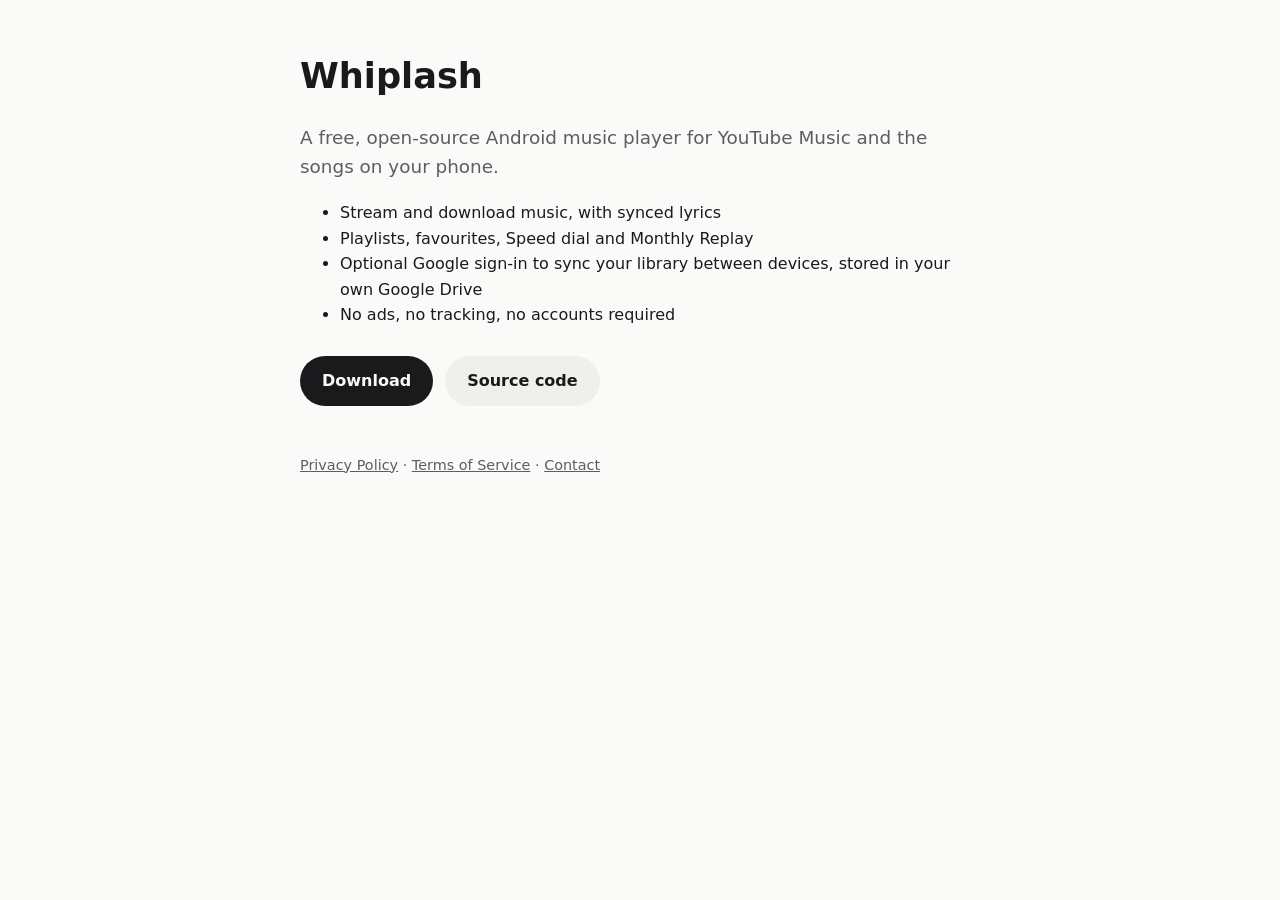
==== docs/index.html @ 2f2347d3 "Add optional Google Drive sync, account profile and policy pages - Settings > Account & sync: option" ====
<!doctype html>
<html lang="en">
<head>
<meta charset="utf-8">
<meta name="viewport" content="width=device-width, initial-scale=1">
<title>Whiplash · Android music player</title>
<meta name="description" content="Whiplash is a free, open-source Android music player for YouTube Music and your own songs.">
<link rel="stylesheet" href="style.css">
</head>
<body>
<main>
<h1>Whiplash</h1>
<p class="lead">A free, open-source Android music player for YouTube Music and the songs on your phone.</p>
<ul>
  <li>Stream and download music, with synced lyrics</li>
  <li>Playlists, favourites, Speed dial and Monthly Replay</li>
  <li>Optional Google sign-in to sync your library between devices, stored in your own Google Drive</li>
  <li>No ads, no tracking, no accounts required</li>
</ul>
<p class="actions">
  <a class="button" href="https://github.com/shahidthisside/Whiplash/releases/latest">Download</a>
  <a class="button ghost" href="https://github.com/shahidthisside/Whiplash">Source code</a>
</p>
<footer>
  <a href="privacy.html">Privacy Policy</a> · <a href="terms.html">Terms of Service</a> · <a href="mailto:heyshahidansari@gmail.com">Contact</a>
</footer>
</main>
</body>
</html>
---- docs/style.css ----
:root { color-scheme: dark light; --bg: #0b0b0c; --fg: #ecebe6; --muted: #a3a29c; --accent: #7cc4ff; --card: #17171a; }
@media (prefers-color-scheme: light) { :root { --bg: #fafaf8; --fg: #1a1a1c; --muted: #5d5d62; --accent: #0b64b3; --card: #efefec; } }
* { box-sizing: border-box; }
body { margin: 0; background: var(--bg); color: var(--fg); font: 16px/1.6 system-ui, -apple-system, "Segoe UI", Roboto, sans-serif; }
main { max-width: 720px; margin: 0 auto; padding: 48px 20px 64px; }
h1 { font-size: 2.2rem; margin: 0 0 8px; }
h2 { font-size: 1.2rem; margin: 32px 0 8px; }
a { color: var(--accent); }
code { background: var(--card); padding: 1px 6px; border-radius: 6px; font-size: 0.9em; }
.muted, .back { color: var(--muted); }
.back a { color: var(--muted); text-decoration: none; }
.lead { font-size: 1.15rem; color: var(--muted); }
.actions { margin: 28px 0; display: flex; gap: 12px; flex-wrap: wrap; }
.button { display: inline-block; padding: 12px 22px; border-radius: 999px; background: var(--fg); color: var(--bg); text-decoration: none; font-weight: 600; }
.button.ghost { background: var(--card); color: var(--fg); }
footer { margin-top: 48px; color: var(--muted); font-size: 0.9rem; }
footer a { color: var(--muted); }
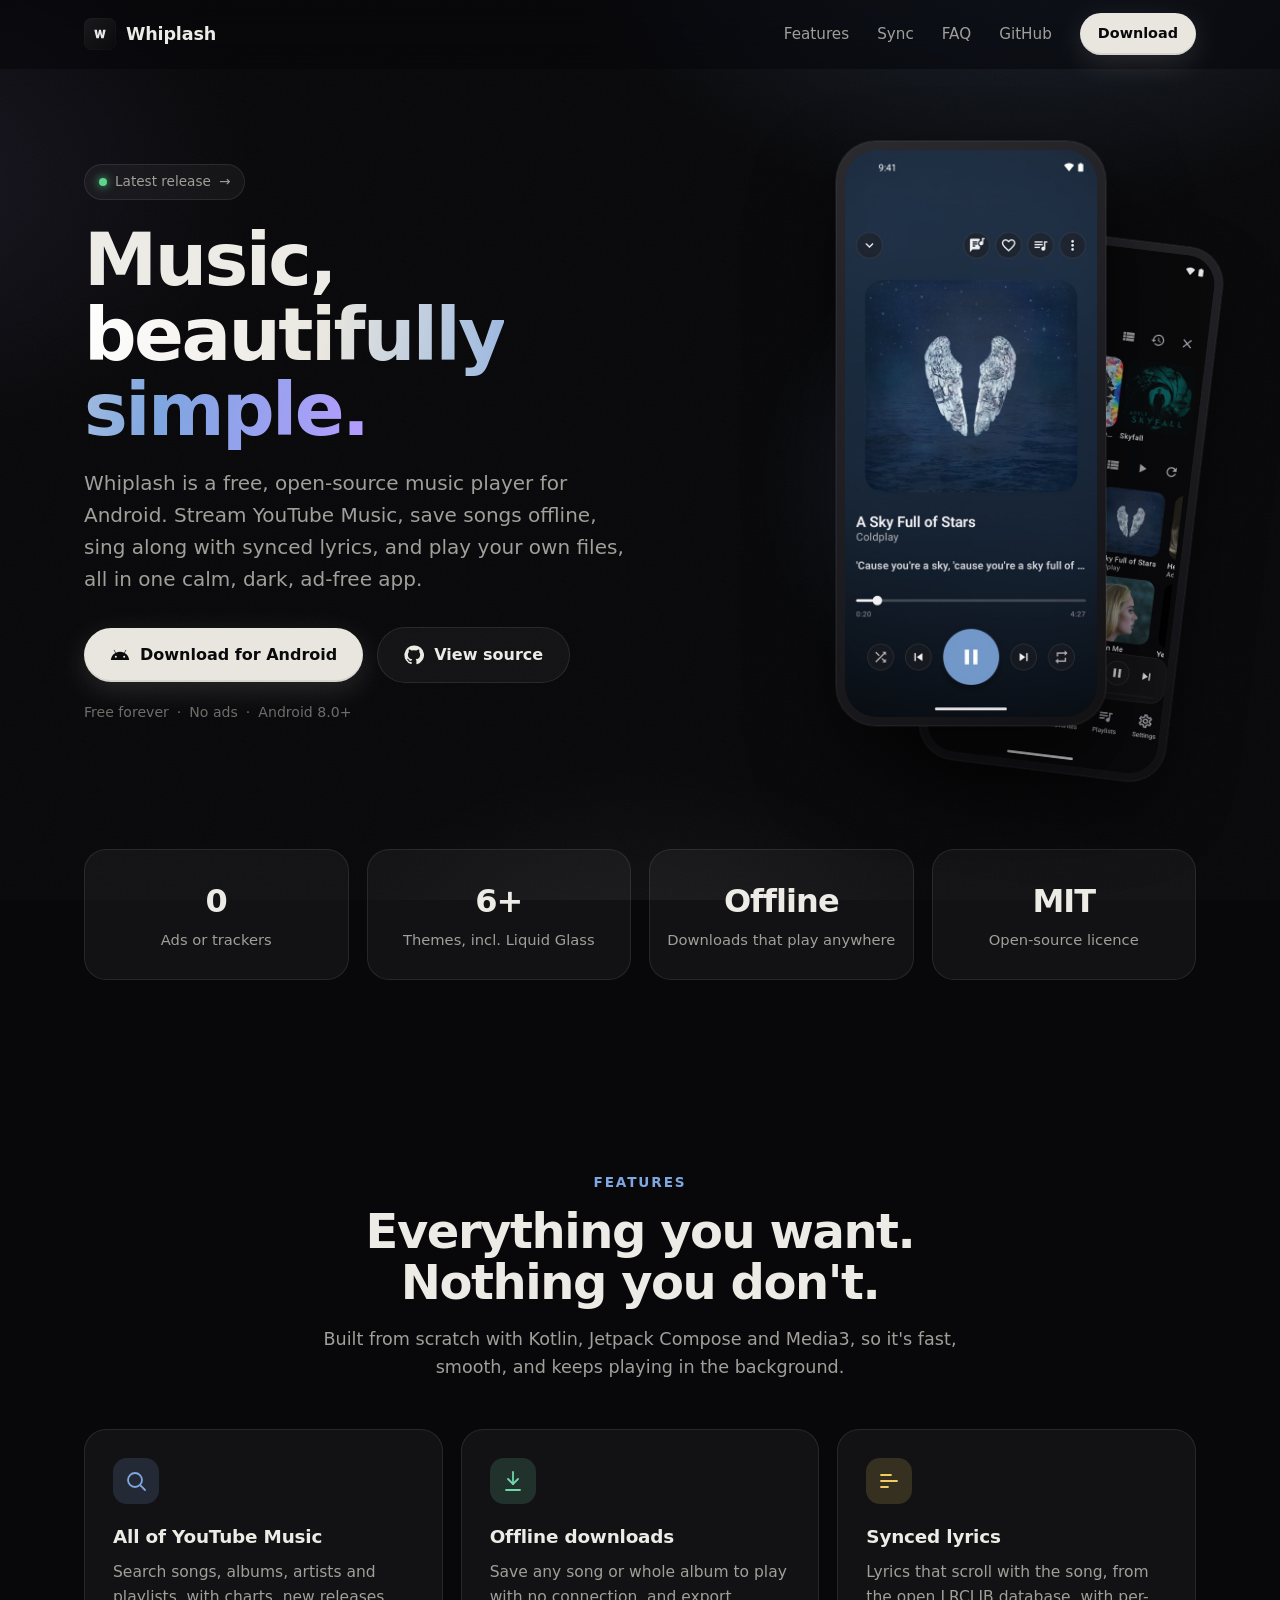
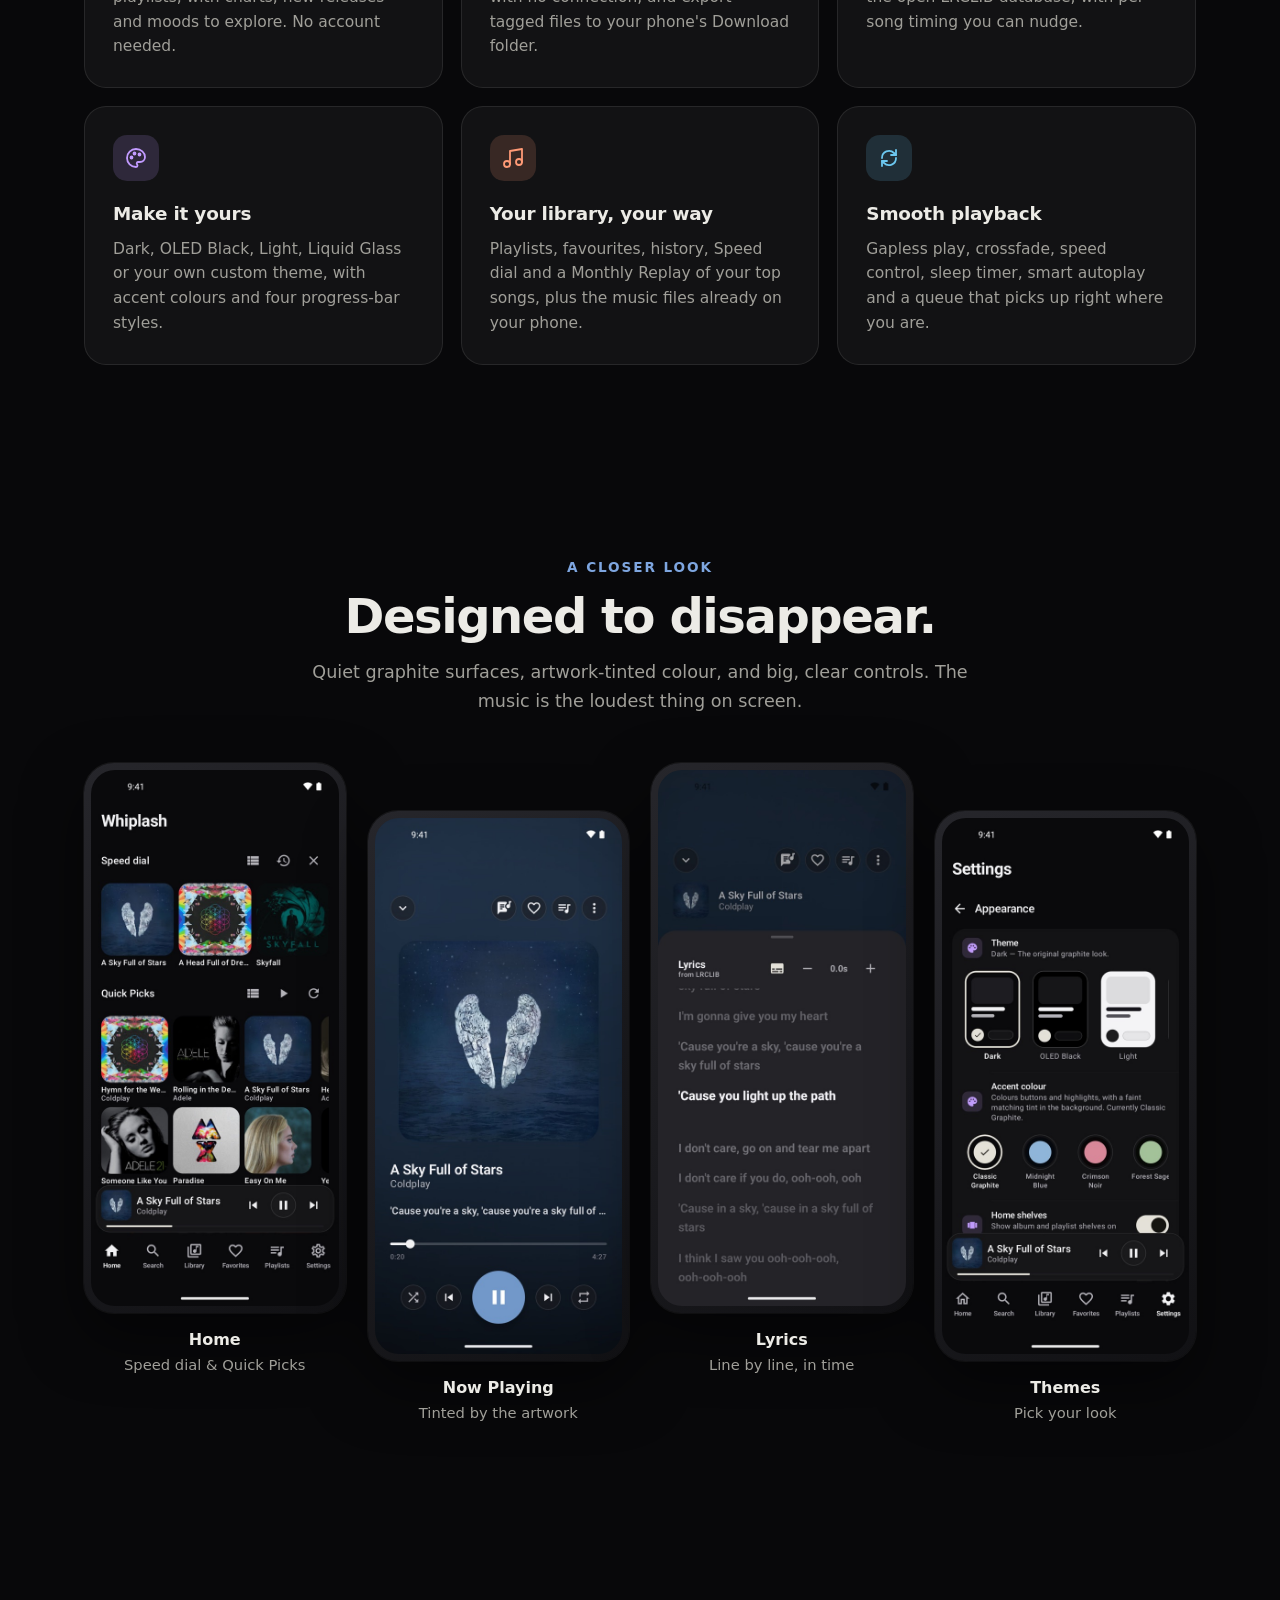
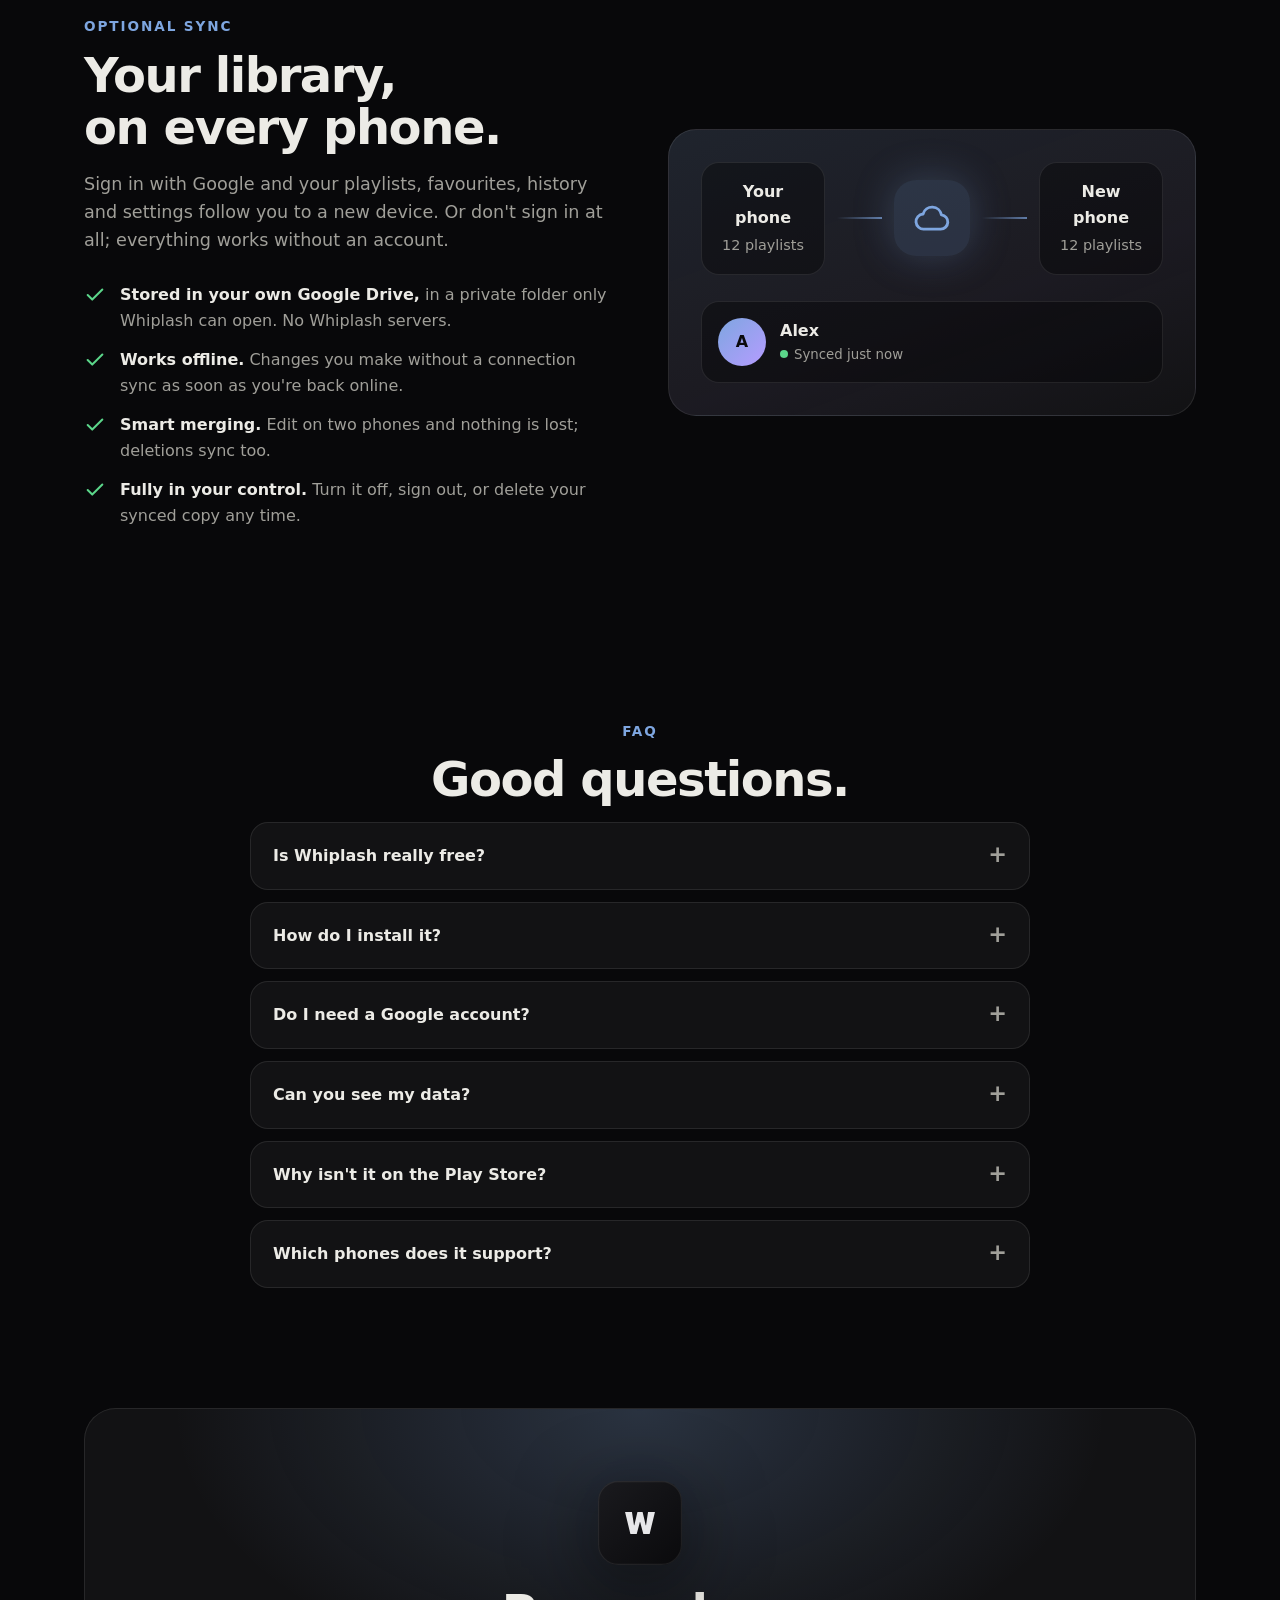
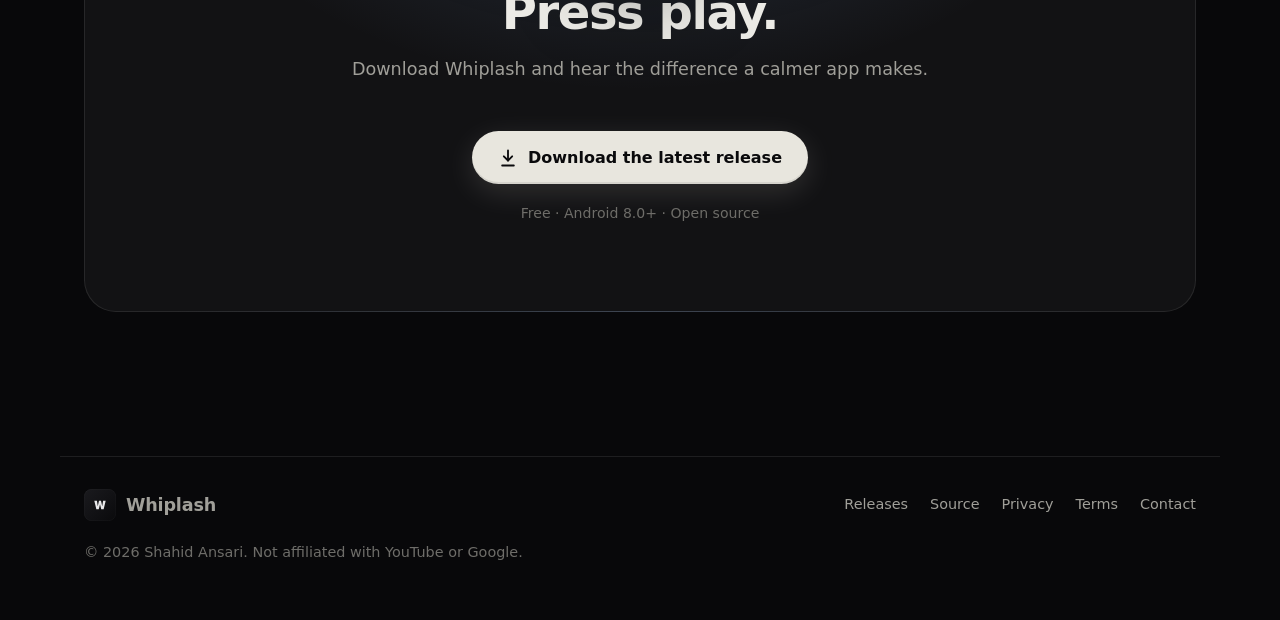
==== commit a0397f41: "Redesign website: dark landing page with screenshots, download and FAQ - New hero with app logo, liv" ====
--- a/docs/index.html
+++ b/docs/index.html
@@ -3,27 +3,215 @@
 <head>
 <meta charset="utf-8">
 <meta name="viewport" content="width=device-width, initial-scale=1">
-<title>Whiplash · Android music player</title>
-<meta name="description" content="Whiplash is a free, open-source Android music player for YouTube Music and your own songs.">
+<title>Whiplash · Free, open-source music player for Android</title>
+<meta name="description" content="Whiplash is a free, open-source Android music player for YouTube Music and your own songs. Offline downloads, synced lyrics, beautiful themes, and optional sync through your own Google Drive. No ads, no tracking.">
+<meta name="theme-color" content="#08080a">
+<link rel="icon" href="assets/logo.svg" type="image/svg+xml">
+<meta property="og:title" content="Whiplash · Music, beautifully simple">
+<meta property="og:description" content="Free, open-source music player for Android. No ads, no tracking.">
+<meta property="og:image" content="https://shahidthisside.github.io/Whiplash/assets/player.jpg">
+<meta property="og:type" content="website">
 <link rel="stylesheet" href="style.css">
+<script>if (!/[?&]static/.test(location.search)) document.documentElement.classList.add("js")</script>
 </head>
 <body>
-<main>
-<h1>Whiplash</h1>
-<p class="lead">A free, open-source Android music player for YouTube Music and the songs on your phone.</p>
-<ul>
-  <li>Stream and download music, with synced lyrics</li>
-  <li>Playlists, favourites, Speed dial and Monthly Replay</li>
-  <li>Optional Google sign-in to sync your library between devices, stored in your own Google Drive</li>
-  <li>No ads, no tracking, no accounts required</li>
-</ul>
-<p class="actions">
-  <a class="button" href="https://github.com/shahidthisside/Whiplash/releases/latest">Download</a>
-  <a class="button ghost" href="https://github.com/shahidthisside/Whiplash">Source code</a>
-</p>
+<a class="skip" href="#main">Skip to content</a>
+<div class="aurora" aria-hidden="true"></div>
+<div class="grain" aria-hidden="true"></div>
+
+<header class="nav" id="nav">
+  <div class="wrap">
+    <a class="brand" href="./"><img src="assets/logo.svg" alt="" width="32" height="32">Whiplash</a>
+    <nav class="nav-links" aria-label="Main">
+      <a href="#features">Features</a>
+      <a href="#sync">Sync</a>
+      <a href="#faq">FAQ</a>
+      <a href="https://github.com/shahidthisside/Whiplash">GitHub</a>
+      <a class="btn small" href="https://github.com/shahidthisside/Whiplash/releases/latest">Download</a>
+    </nav>
+  </div>
+</header>
+
+<main id="main">
+  <!-- Hero -->
+  <section class="hero">
+    <div class="wrap">
+      <div>
+        <a class="pill" href="https://github.com/shahidthisside/Whiplash/releases/latest"><span class="dot"></span><span data-release>Latest release</span> →</a>
+        <h1>Music,<br><span class="gradient-text">beautifully simple.</span></h1>
+        <p class="lead">Whiplash is a free, open-source music player for Android. Stream YouTube Music, save songs offline, sing along with synced lyrics, and play your own files, all in one calm, dark, ad-free app.</p>
+        <div class="cta">
+          <a class="btn" href="https://github.com/shahidthisside/Whiplash/releases/latest">
+            <svg viewBox="0 0 24 24" fill="currentColor" aria-hidden="true"><path d="M17.6 9.48l1.84-3.18a.38.38 0 00-.66-.38l-1.87 3.23a11.43 11.43 0 00-9.82 0L5.22 5.92a.38.38 0 00-.66.38L6.4 9.48A10.78 10.78 0 001 18h22a10.78 10.78 0 00-5.4-8.52zM7 15.25A1.25 1.25 0 118.25 14 1.25 1.25 0 017 15.25zm10 0A1.25 1.25 0 1118.25 14 1.25 1.25 0 0117 15.25z"/></svg>
+            Download for Android
+          </a>
+          <a class="btn ghost" href="https://github.com/shahidthisside/Whiplash">
+            <svg viewBox="0 0 24 24" fill="currentColor" aria-hidden="true"><path d="M12 .5a11.5 11.5 0 00-3.64 22.41c.58.1.79-.25.79-.56v-2c-3.2.7-3.88-1.37-3.88-1.37a3.05 3.05 0 00-1.28-1.69c-1.04-.71.08-.7.08-.7a2.42 2.42 0 011.77 1.19 2.45 2.45 0 003.35.96 2.46 2.46 0 01.73-1.54c-2.55-.29-5.24-1.28-5.24-5.68a4.45 4.45 0 011.18-3.08 4.13 4.13 0 01.11-3.04s.97-.31 3.17 1.18a10.9 10.9 0 015.77 0c2.2-1.49 3.16-1.18 3.16-1.18a4.13 4.13 0 01.12 3.04 4.44 4.44 0 011.18 3.08c0 4.41-2.7 5.38-5.26 5.67a2.75 2.75 0 01.78 2.13v3.16c0 .31.21.67.8.56A11.5 11.5 0 0012 .5z"/></svg>
+            View source
+          </a>
+        </div>
+        <p class="meta"><span>Free forever</span><span>No ads</span><span>Android 8.0+</span></p>
+      </div>
+      <div class="phones" aria-hidden="true">
+        <div class="glow"></div>
+        <div class="phone back"><img src="assets/home.jpg" alt="" width="540" height="1170"></div>
+        <div class="phone front"><img src="assets/player.jpg" alt="" width="540" height="1170"></div>
+      </div>
+    </div>
+  </section>
+
+  <!-- About / stats -->
+  <section id="about" style="padding-top:40px">
+    <div class="wrap">
+      <div class="stats reveal">
+        <div class="stat"><b>0</b><span>Ads or trackers</span></div>
+        <div class="stat"><b>6+</b><span>Themes, incl. Liquid Glass</span></div>
+        <div class="stat"><b>Offline</b><span>Downloads that play anywhere</span></div>
+        <div class="stat"><b>MIT</b><span>Open-source licence</span></div>
+      </div>
+    </div>
+  </section>
+
+  <!-- Features -->
+  <section id="features">
+    <div class="wrap">
+      <div class="center reveal">
+        <p class="eyebrow">Features</p>
+        <h2>Everything you want.<br>Nothing you don't.</h2>
+        <p class="section-lead">Built from scratch with Kotlin, Jetpack Compose and Media3, so it's fast, smooth, and keeps playing in the background.</p>
+      </div>
+      <div class="grid">
+        <article class="card reveal" style="--tint:#7ea6e0">
+          <div class="icon"><svg viewBox="0 0 24 24" fill="none" stroke="currentColor" stroke-width="1.8" stroke-linecap="round" stroke-linejoin="round" aria-hidden="true"><circle cx="11" cy="11" r="7"/><path d="M21 21l-4.3-4.3"/></svg></div>
+          <h3>All of YouTube Music</h3>
+          <p>Search songs, albums, artists and playlists, with charts, new releases and moods to explore. No account needed.</p>
+        </article>
+        <article class="card reveal" style="--tint:#6fd6a8">
+          <div class="icon"><svg viewBox="0 0 24 24" fill="none" stroke="currentColor" stroke-width="1.8" stroke-linecap="round" stroke-linejoin="round" aria-hidden="true"><path d="M12 3v12"/><path d="M7 10l5 5 5-5"/><path d="M5 21h14"/></svg></div>
+          <h3>Offline downloads</h3>
+          <p>Save any song or whole album to play with no connection, and export tagged files to your phone's Download folder.</p>
+        </article>
+        <article class="card reveal" style="--tint:#f2cc60">
+          <div class="icon"><svg viewBox="0 0 24 24" fill="none" stroke="currentColor" stroke-width="1.8" stroke-linecap="round" stroke-linejoin="round" aria-hidden="true"><path d="M4 6h10M4 12h16M4 18h7"/></svg></div>
+          <h3>Synced lyrics</h3>
+          <p>Lyrics that scroll with the song, from the open LRCLIB database, with per-song timing you can nudge.</p>
+        </article>
+        <article class="card reveal" style="--tint:#c29bff">
+          <div class="icon"><svg viewBox="0 0 24 24" fill="none" stroke="currentColor" stroke-width="1.8" stroke-linecap="round" stroke-linejoin="round" aria-hidden="true"><path d="M12 3a9 9 0 100 18c.8 0 1.5-.7 1.5-1.5 0-.4-.2-.7-.4-1a1.5 1.5 0 011.1-2.5H16a5 5 0 005-5c0-4.4-4-8-9-8z"/><circle cx="7.5" cy="11.5" r="1"/><circle cx="10.5" cy="7.5" r="1"/><circle cx="15.5" cy="8.5" r="1"/></svg></div>
+          <h3>Make it yours</h3>
+          <p>Dark, OLED Black, Light, Liquid Glass or your own custom theme, with accent colours and four progress-bar styles.</p>
+        </article>
+        <article class="card reveal" style="--tint:#ff9a76">
+          <div class="icon"><svg viewBox="0 0 24 24" fill="none" stroke="currentColor" stroke-width="1.8" stroke-linecap="round" stroke-linejoin="round" aria-hidden="true"><path d="M9 18V5l12-2v13"/><circle cx="6" cy="18" r="3"/><circle cx="18" cy="16" r="3"/></svg></div>
+          <h3>Your library, your way</h3>
+          <p>Playlists, favourites, history, Speed dial and a Monthly Replay of your top songs, plus the music files already on your phone.</p>
+        </article>
+        <article class="card reveal" style="--tint:#6cc8f0">
+          <div class="icon"><svg viewBox="0 0 24 24" fill="none" stroke="currentColor" stroke-width="1.8" stroke-linecap="round" stroke-linejoin="round" aria-hidden="true"><path d="M5 12a7 7 0 0112-5l2 2"/><path d="M19 4v5h-5"/><path d="M19 12a7 7 0 01-12 5l-2-2"/><path d="M5 20v-5h5"/></svg></div>
+          <h3>Smooth playback</h3>
+          <p>Gapless play, crossfade, speed control, sleep timer, smart autoplay and a queue that picks up right where you are.</p>
+        </article>
+      </div>
+    </div>
+  </section>
+
+  <!-- Showcase -->
+  <section id="screens">
+    <div class="wrap">
+      <div class="center reveal">
+        <p class="eyebrow">A closer look</p>
+        <h2>Designed to disappear.</h2>
+        <p class="section-lead">Quiet graphite surfaces, artwork-tinted colour, and big, clear controls. The music is the loudest thing on screen.</p>
+      </div>
+      <div class="showcase">
+        <figure class="shot reveal"><div class="frame"><img src="assets/home.jpg" alt="Whiplash Home screen with Speed dial and Quick Picks" loading="lazy" width="540" height="1170"></div><figcaption><strong>Home</strong>Speed dial & Quick Picks</figcaption></figure>
+        <figure class="shot reveal"><div class="frame"><img src="assets/player.jpg" alt="Full-screen player showing A Sky Full of Stars by Coldplay" loading="lazy" width="540" height="1170"></div><figcaption><strong>Now Playing</strong>Tinted by the artwork</figcaption></figure>
+        <figure class="shot reveal"><div class="frame"><img src="assets/lyrics.jpg" alt="Synced lyrics sheet highlighting the current line" loading="lazy" width="540" height="1170"></div><figcaption><strong>Lyrics</strong>Line by line, in time</figcaption></figure>
+        <figure class="shot reveal"><div class="frame"><img src="assets/appearance.jpg" alt="Appearance settings with theme and accent colour pickers" loading="lazy" width="540" height="1170"></div><figcaption><strong>Themes</strong>Pick your look</figcaption></figure>
+      </div>
+    </div>
+  </section>
+
+  <!-- Sync -->
+  <section id="sync">
+    <div class="wrap split">
+      <div class="reveal">
+        <p class="eyebrow">Optional sync</p>
+        <h2>Your library,<br>on every phone.</h2>
+        <p class="section-lead" style="margin-bottom:0">Sign in with Google and your playlists, favourites, history and settings follow you to a new device. Or don't sign in at all; everything works without an account.</p>
+        <ul class="checks">
+          <li><svg viewBox="0 0 24 24" fill="none" stroke="currentColor" stroke-width="2.2" stroke-linecap="round" stroke-linejoin="round" aria-hidden="true"><path d="M20 6L9 17l-5-5"/></svg><span><strong>Stored in your own Google Drive,</strong> in a private folder only Whiplash can open. No Whiplash servers.</span></li>
+          <li><svg viewBox="0 0 24 24" fill="none" stroke="currentColor" stroke-width="2.2" stroke-linecap="round" stroke-linejoin="round" aria-hidden="true"><path d="M20 6L9 17l-5-5"/></svg><span><strong>Works offline.</strong> Changes you make without a connection sync as soon as you're back online.</span></li>
+          <li><svg viewBox="0 0 24 24" fill="none" stroke="currentColor" stroke-width="2.2" stroke-linecap="round" stroke-linejoin="round" aria-hidden="true"><path d="M20 6L9 17l-5-5"/></svg><span><strong>Smart merging.</strong> Edit on two phones and nothing is lost; deletions sync too.</span></li>
+          <li><svg viewBox="0 0 24 24" fill="none" stroke="currentColor" stroke-width="2.2" stroke-linecap="round" stroke-linejoin="round" aria-hidden="true"><path d="M20 6L9 17l-5-5"/></svg><span><strong>Fully in your control.</strong> Turn it off, sign out, or delete your synced copy any time.</span></li>
+        </ul>
+      </div>
+      <div class="sync-visual reveal" aria-hidden="true">
+        <div class="device-row">
+          <div class="mini-device"><b>Your phone</b>12 playlists</div>
+          <div class="line"></div>
+          <div class="cloud"><svg viewBox="0 0 24 24" fill="none" stroke="currentColor" stroke-width="1.8" stroke-linecap="round" stroke-linejoin="round"><path d="M17.5 19a4.5 4.5 0 00.5-8.97A6 6 0 006.34 9.5 4.75 4.75 0 007 19h10.5z"/></svg></div>
+          <div class="line"></div>
+          <div class="mini-device"><b>New phone</b>12 playlists</div>
+        </div>
+        <div class="profile-card">
+          <div class="avatar">A</div>
+          <div><b>Alex</b><br><small>Synced just now</small></div>
+        </div>
+      </div>
+    </div>
+  </section>
+
+  <!-- FAQ -->
+  <section id="faq">
+    <div class="wrap">
+      <div class="center reveal">
+        <p class="eyebrow">FAQ</p>
+        <h2>Good questions.</h2>
+      </div>
+      <div class="faq reveal">
+        <details><summary>Is Whiplash really free?</summary><p>Yes. No subscription, no ads, no in-app purchases. It's open-source under the MIT licence, so you can read every line of code.</p></details>
+        <details><summary>How do I install it?</summary><p>Tap <strong>Download for Android</strong>, open the latest release on GitHub, and download <code>Whiplash.apk</code>. Open the file on your phone and allow installing from your browser when Android asks. Updates install the same way, over the top, keeping your library.</p></details>
+        <details><summary>Do I need a Google account?</summary><p>No. Everything works without signing in. Google sign-in is only for the optional sync between devices, and you can switch the whole feature off in Settings.</p></details>
+        <details><summary>Can you see my data?</summary><p>No. Without sign-in, everything stays on your phone. With sync on, your library is saved in your own Google Drive, in a folder only the app can open. It never touches a server run by the developer. See the <a href="privacy.html" style="color:var(--blue)">Privacy Policy</a>.</p></details>
+        <details><summary>Why isn't it on the Play Store?</summary><p>Whiplash plays YouTube Music through the open-source NewPipeExtractor library, which Google Play doesn't allow. It's distributed on GitHub instead, like NewPipe and other open-source players.</p></details>
+        <details><summary>Which phones does it support?</summary><p>Any phone running Android 8.0 or newer. Sync needs Google Play services; everything else works without them.</p></details>
+      </div>
+    </div>
+  </section>
+
+  <!-- Final CTA -->
+  <section style="padding-top:24px">
+    <div class="wrap">
+      <div class="final reveal">
+        <img src="assets/logo.svg" alt="" width="84" height="84">
+        <h2>Press play.</h2>
+        <p class="section-lead">Download Whiplash and hear the difference a calmer app makes.</p>
+        <div class="cta">
+          <a class="btn" href="https://github.com/shahidthisside/Whiplash/releases/latest">
+            <svg viewBox="0 0 24 24" fill="none" stroke="currentColor" stroke-width="2.2" stroke-linecap="round" stroke-linejoin="round" aria-hidden="true"><path d="M12 3v12"/><path d="M7 10l5 5 5-5"/><path d="M5 21h14"/></svg>
+            Download the latest release
+          </a>
+        </div>
+        <p class="meta" data-release-meta>Free · Android 8.0+ · Open source</p>
+      </div>
+    </div>
+  </section>
+</main>
+
 <footer>
-  <a href="privacy.html">Privacy Policy</a> · <a href="terms.html">Terms of Service</a> · <a href="mailto:heyshahidansari@gmail.com">Contact</a>
+  <div class="wrap">
+    <a class="brand" href="./"><img src="assets/logo.svg" alt="" width="28" height="28">Whiplash</a>
+    <nav aria-label="Footer">
+      <a href="https://github.com/shahidthisside/Whiplash/releases">Releases</a>
+      <a href="https://github.com/shahidthisside/Whiplash">Source</a>
+      <a href="privacy.html">Privacy</a>
+      <a href="terms.html">Terms</a>
+      <a href="mailto:heyshahidansari@gmail.com">Contact</a>
+    </nav>
+    <p style="margin:0;width:100%">© 2026 Shahid Ansari. Not affiliated with YouTube or Google.</p>
+  </div>
 </footer>
-</main>
+<script src="site.js" defer></script>
 </body>
 </html>
--- a/docs/style.css
+++ b/docs/style.css
@@ -1,17 +1,277 @@
-:root { color-scheme: dark light; --bg: #0b0b0c; --fg: #ecebe6; --muted: #a3a29c; --accent: #7cc4ff; --card: #17171a; }
-@media (prefers-color-scheme: light) { :root { --bg: #fafaf8; --fg: #1a1a1c; --muted: #5d5d62; --accent: #0b64b3; --card: #efefec; } }
+/* Whiplash site — graphite + cream, matching the app. */
+:root {
+  --bg: #08080a;
+  --bg-2: #0f0f12;
+  --card: rgba(255, 255, 255, 0.045);
+  --card-strong: rgba(255, 255, 255, 0.07);
+  --border: rgba(255, 255, 255, 0.09);
+  --fg: #ecebe6;
+  --muted: #a09f99;
+  --faint: #6e6d69;
+  --cream: #e8e6de;
+  --blue: #7ea6e0;
+  --violet: #b59cff;
+  --radius: 22px;
+  --max: 1160px;
+  --font: "Inter", ui-sans-serif, system-ui, -apple-system, "Segoe UI", Roboto, sans-serif;
+}
+
 * { box-sizing: border-box; }
-body { margin: 0; background: var(--bg); color: var(--fg); font: 16px/1.6 system-ui, -apple-system, "Segoe UI", Roboto, sans-serif; }
-main { max-width: 720px; margin: 0 auto; padding: 48px 20px 64px; }
-h1 { font-size: 2.2rem; margin: 0 0 8px; }
-h2 { font-size: 1.2rem; margin: 32px 0 8px; }
-a { color: var(--accent); }
-code { background: var(--card); padding: 1px 6px; border-radius: 6px; font-size: 0.9em; }
-.muted, .back { color: var(--muted); }
-.back a { color: var(--muted); text-decoration: none; }
-.lead { font-size: 1.15rem; color: var(--muted); }
-.actions { margin: 28px 0; display: flex; gap: 12px; flex-wrap: wrap; }
-.button { display: inline-block; padding: 12px 22px; border-radius: 999px; background: var(--fg); color: var(--bg); text-decoration: none; font-weight: 600; }
-.button.ghost { background: var(--card); color: var(--fg); }
-footer { margin-top: 48px; color: var(--muted); font-size: 0.9rem; }
-footer a { color: var(--muted); }
+html { scroll-behavior: smooth; -webkit-text-size-adjust: 100%; }
+body {
+  margin: 0;
+  background: var(--bg);
+  color: var(--fg);
+  font: 16px/1.6 var(--font);
+  -webkit-font-smoothing: antialiased;
+  overflow-x: hidden;
+}
+img { max-width: 100%; height: auto; display: block; }
+a { color: inherit; }
+:focus-visible { outline: 2px solid var(--cream); outline-offset: 3px; border-radius: 8px; }
+
+.skip { position: absolute; left: -999px; top: 8px; background: var(--cream); color: #000; padding: 8px 14px; border-radius: 999px; z-index: 100; }
+.skip:focus { left: 12px; }
+
+.wrap { max-width: var(--max); margin: 0 auto; padding: 0 24px; }
+
+/* ---------- Background glow ---------- */
+.aurora {
+  position: fixed; inset: 0; z-index: -1; pointer-events: none;
+  background:
+    radial-gradient(60vmax 40vmax at 80% -10%, rgba(126, 166, 224, 0.18), transparent 60%),
+    radial-gradient(50vmax 35vmax at -10% 20%, rgba(181, 156, 255, 0.10), transparent 60%),
+    radial-gradient(40vmax 30vmax at 50% 110%, rgba(232, 230, 222, 0.06), transparent 60%),
+    var(--bg);
+}
+.grain {
+  position: fixed; inset: 0; z-index: -1; pointer-events: none; opacity: 0.035;
+  background-image: url("data:image/svg+xml,%3Csvg xmlns='http://www.w3.org/2000/svg' width='160' height='160'%3E%3Cfilter id='n'%3E%3CfeTurbulence type='fractalNoise' baseFrequency='.9' numOctaves='3'/%3E%3C/filter%3E%3Crect width='100%25' height='100%25' filter='url(%23n)'/%3E%3C/svg%3E");
+}
+
+/* ---------- Nav ---------- */
+.nav {
+  position: sticky; top: 0; z-index: 50;
+  backdrop-filter: saturate(160%) blur(16px);
+  -webkit-backdrop-filter: saturate(160%) blur(16px);
+  background: rgba(8, 8, 10, 0.6);
+  border-bottom: 1px solid transparent;
+  transition: border-color .3s;
+}
+.nav.scrolled { border-bottom-color: var(--border); }
+.nav .wrap { display: flex; align-items: center; justify-content: space-between; height: 68px; }
+.brand { display: flex; align-items: center; gap: 10px; text-decoration: none; font-weight: 700; letter-spacing: -0.01em; font-size: 1.1rem; }
+.brand img { width: 32px; height: 32px; }
+.nav-links { display: flex; align-items: center; gap: 28px; }
+.nav-links a { text-decoration: none; color: var(--muted); font-size: 0.95rem; transition: color .2s; }
+.nav-links a:hover { color: var(--fg); }
+.nav-links .btn { color: #0a0a0c; }
+
+/* ---------- Buttons ---------- */
+.btn {
+  display: inline-flex; align-items: center; gap: 10px;
+  padding: 14px 26px; border-radius: 999px;
+  background: var(--cream); color: #0a0a0c;
+  font-weight: 600; text-decoration: none; font-size: 1rem;
+  box-shadow: 0 8px 30px rgba(232, 230, 222, 0.14), inset 0 -2px 0 rgba(0,0,0,.08);
+  transition: transform .2s ease, box-shadow .2s ease;
+}
+.btn:hover { transform: translateY(-2px); box-shadow: 0 14px 40px rgba(232, 230, 222, 0.22); }
+.btn svg { width: 20px; height: 20px; }
+.btn.small { padding: 9px 18px; font-size: 0.9rem; }
+.btn.ghost {
+  background: var(--card); color: var(--fg); box-shadow: none;
+  border: 1px solid var(--border);
+}
+.btn.ghost:hover { background: var(--card-strong); }
+
+/* ---------- Hero ---------- */
+.hero { padding: 72px 0 40px; }
+.hero .wrap { display: grid; grid-template-columns: 1.05fr 0.95fr; gap: 48px; align-items: center; }
+.pill {
+  display: inline-flex; align-items: center; gap: 8px;
+  padding: 6px 14px 6px 8px; border-radius: 999px;
+  background: var(--card); border: 1px solid var(--border);
+  color: var(--muted); font-size: 0.85rem; text-decoration: none;
+}
+.pill .dot { width: 8px; height: 8px; border-radius: 50%; background: #5bd68a; box-shadow: 0 0 10px #5bd68a; margin-left: 6px; }
+h1 {
+  font-size: clamp(2.6rem, 6vw, 4.6rem);
+  line-height: 1.02; letter-spacing: -0.035em; margin: 22px 0 20px; font-weight: 800;
+}
+.gradient-text {
+  background: linear-gradient(100deg, #ffffff 0%, #e8e6de 35%, var(--blue) 70%, var(--violet) 100%);
+  -webkit-background-clip: text; background-clip: text; color: transparent;
+}
+.lead { font-size: clamp(1.05rem, 1.6vw, 1.25rem); color: var(--muted); max-width: 34em; margin: 0 0 32px; }
+.cta { display: flex; flex-wrap: wrap; gap: 14px; align-items: center; }
+.meta { margin-top: 18px; color: var(--faint); font-size: 0.88rem; }
+.meta span + span::before { content: "·"; margin: 0 8px; }
+
+/* Phones */
+.phones { position: relative; height: 620px; }
+.phone {
+  position: absolute; width: 270px; aspect-ratio: 1080 / 2340;
+  border-radius: 40px; padding: 9px;
+  background: linear-gradient(145deg, #2a2a2f, #121215);
+  box-shadow: 0 40px 80px rgba(0,0,0,.55), 0 0 0 1px rgba(255,255,255,.08), inset 0 0 0 1px rgba(255,255,255,.04);
+}
+.phone img { width: 100%; height: 100% !important; object-fit: cover; object-position: top; border-radius: 32px; }
+.phone.front { right: 90px; top: 0; z-index: 2; animation: float 8s ease-in-out infinite; }
+.phone.back { right: -10px; top: 70px; transform: rotate(7deg) scale(.92); opacity: .9; filter: saturate(.9); animation: float2 9s ease-in-out infinite; }
+.glow { position: absolute; inset: 20% 5% 10% 20%; background: radial-gradient(closest-side, rgba(126,166,224,.35), transparent); filter: blur(40px); z-index: 0; }
+@keyframes float { 0%, 100% { transform: translateY(0); } 50% { transform: translateY(-12px); } }
+@keyframes float2 { 0%, 100% { transform: rotate(7deg) scale(.92) translateY(0); } 50% { transform: rotate(7deg) scale(.92) translateY(10px); } }
+
+/* ---------- Sections ---------- */
+section { padding: 96px 0; }
+.eyebrow { color: var(--blue); font-weight: 600; font-size: 0.85rem; letter-spacing: 0.14em; text-transform: uppercase; margin: 0 0 12px; }
+h2 { font-size: clamp(2rem, 4vw, 3rem); line-height: 1.08; letter-spacing: -0.03em; margin: 0 0 16px; font-weight: 750; }
+.section-lead { color: var(--muted); font-size: 1.1rem; max-width: 40em; margin: 0 0 48px; }
+.center { text-align: center; }
+.center .section-lead { margin-left: auto; margin-right: auto; }
+
+/* Feature grid */
+.grid { display: grid; grid-template-columns: repeat(3, 1fr); gap: 18px; }
+.card {
+  background: var(--card); border: 1px solid var(--border); border-radius: var(--radius);
+  padding: 28px; position: relative; overflow: hidden;
+  transition: transform .25s ease, border-color .25s ease, background .25s ease;
+}
+.card:hover { transform: translateY(-4px); border-color: rgba(255,255,255,.16); background: var(--card-strong); }
+.card h3 { margin: 18px 0 8px; font-size: 1.15rem; letter-spacing: -0.01em; }
+.card p { margin: 0; color: var(--muted); font-size: 0.97rem; }
+.icon {
+  position: relative; width: 46px; height: 46px; border-radius: 14px; display: grid; place-items: center;
+  color: var(--tint); isolation: isolate;
+}
+/* Tinted tile: a pseudo-element works on every browser, unlike color-mix(). */
+.icon::before { content: ""; position: absolute; inset: 0; border-radius: inherit; background: var(--tint); opacity: .16; z-index: -1; }
+.icon svg { width: 24px; height: 24px; }
+
+/* Showcase */
+.showcase { display: grid; grid-template-columns: repeat(4, 1fr); gap: 22px; align-items: start; }
+.shot { margin: 0; }
+.shot .frame {
+  border-radius: 30px; padding: 7px; background: linear-gradient(145deg, #26262b, #111114);
+  box-shadow: 0 24px 60px rgba(0,0,0,.5), 0 0 0 1px rgba(255,255,255,.07);
+  transition: transform .3s ease;
+}
+.shot:nth-child(even) { margin-top: 48px; }
+.shot:hover .frame { transform: translateY(-6px); }
+.shot img { border-radius: 24px; aspect-ratio: 1080 / 2340; object-fit: cover; object-position: top; width: 100%; }
+.shot figcaption { margin-top: 14px; text-align: center; color: var(--muted); font-size: 0.92rem; }
+.shot figcaption strong { display: block; color: var(--fg); font-size: 1rem; }
+
+/* Sync split */
+.split { display: grid; grid-template-columns: 1fr 1fr; gap: 56px; align-items: center; }
+.checks { list-style: none; padding: 0; margin: 28px 0 0; display: grid; gap: 14px; }
+.checks li { display: flex; gap: 14px; align-items: flex-start; color: var(--muted); }
+.checks li strong { color: var(--fg); }
+.checks svg { flex: none; width: 22px; height: 22px; color: #5bd68a; margin-top: 2px; }
+.sync-visual {
+  position: relative; border-radius: 28px; padding: 32px;
+  background: linear-gradient(160deg, rgba(126,166,224,.12), rgba(181,156,255,.06) 60%, transparent), var(--card);
+  border: 1px solid var(--border);
+}
+.device-row { display: flex; align-items: center; justify-content: space-between; gap: 12px; }
+.mini-device {
+  flex: 1; border-radius: 18px; padding: 16px; background: rgba(0,0,0,.35); border: 1px solid var(--border);
+  text-align: center; font-size: .9rem; color: var(--muted);
+}
+.mini-device b { display: block; color: var(--fg); font-size: 1rem; margin-bottom: 4px; }
+.cloud {
+  width: 76px; height: 76px; flex: none; border-radius: 22px; display: grid; place-items: center;
+  background: rgba(126,166,224,.16); color: var(--blue); box-shadow: 0 0 40px rgba(126,166,224,.25);
+}
+.cloud svg { width: 38px; height: 38px; }
+.line { height: 2px; flex: .5; background: linear-gradient(90deg, transparent, var(--blue), transparent); background-size: 200% 100%; animation: flow 2.4s linear infinite; opacity: .7; }
+@keyframes flow { from { background-position: 100% 0; } to { background-position: -100% 0; } }
+.profile-card { margin-top: 26px; display: flex; align-items: center; gap: 14px; padding: 16px; border-radius: 18px; background: rgba(0,0,0,.35); border: 1px solid var(--border); }
+.avatar { width: 48px; height: 48px; border-radius: 50%; background: linear-gradient(135deg, var(--blue), var(--violet)); display: grid; place-items: center; font-weight: 700; color: #0a0a0c; }
+.profile-card small { display: flex; align-items: center; gap: 6px; color: var(--muted); }
+.profile-card small::before { content: ""; width: 8px; height: 8px; border-radius: 50%; background: #5bd68a; }
+
+/* Stats strip */
+.stats { display: grid; grid-template-columns: repeat(4, 1fr); gap: 18px; margin-top: 8px; }
+.stat { text-align: center; padding: 26px 12px; border-radius: var(--radius); background: var(--card); border: 1px solid var(--border); }
+.stat b { display: block; font-size: 2rem; letter-spacing: -0.03em; }
+.stat span { color: var(--muted); font-size: .92rem; }
+
+/* FAQ */
+.faq { max-width: 780px; margin: 0 auto; display: grid; gap: 12px; }
+details { background: var(--card); border: 1px solid var(--border); border-radius: 18px; padding: 0 22px; transition: background .2s; }
+details[open] { background: var(--card-strong); }
+summary { cursor: pointer; list-style: none; padding: 20px 0; font-weight: 600; display: flex; justify-content: space-between; gap: 16px; }
+summary::-webkit-details-marker { display: none; }
+summary::after { content: "+"; color: var(--muted); font-size: 1.4rem; line-height: 1; transition: transform .2s; }
+details[open] summary::after { transform: rotate(45deg); }
+details p { margin: 0 0 20px; color: var(--muted); }
+
+/* Final CTA */
+.final {
+  text-align: center; border-radius: 32px; padding: 72px 24px;
+  background:
+    radial-gradient(60% 80% at 50% 0%, rgba(126,166,224,.22), transparent 70%),
+    var(--card);
+  border: 1px solid var(--border);
+}
+.final img { width: 84px; height: 84px; margin: 0 auto 22px; filter: drop-shadow(0 20px 40px rgba(0,0,0,.6)); }
+.final .cta { justify-content: center; }
+.final .section-lead { margin-left: auto; margin-right: auto; }
+
+/* Footer */
+footer { padding: 48px 0 56px; color: var(--faint); font-size: .9rem; }
+footer .wrap { display: flex; flex-wrap: wrap; gap: 20px; justify-content: space-between; align-items: center; border-top: 1px solid var(--border); padding-top: 32px; }
+footer nav { display: flex; gap: 22px; flex-wrap: wrap; }
+footer a { color: var(--muted); text-decoration: none; }
+footer a:hover { color: var(--fg); }
+
+/* Legal pages */
+.doc { max-width: 760px; margin: 0 auto; padding: 64px 24px 32px; }
+.doc h1 { font-size: clamp(2.2rem, 5vw, 3.2rem); margin: 0 0 8px; }
+.doc .updated { color: var(--faint); margin: 0 0 40px; }
+.doc h2 { font-size: 1.35rem; margin: 40px 0 10px; letter-spacing: -0.01em; }
+.doc p, .doc li { color: var(--muted); }
+.doc strong { color: var(--fg); }
+.doc a { color: var(--blue); }
+.doc code { background: var(--card-strong); padding: 2px 7px; border-radius: 7px; font-size: .88em; color: var(--fg); }
+.doc .summary { background: var(--card); border: 1px solid var(--border); border-radius: 20px; padding: 22px 26px; margin-bottom: 8px; }
+.doc .summary p { margin: 0; color: var(--fg); }
+
+/* Reveal on scroll */
+.js .reveal { opacity: 0; transform: translateY(24px); transition: opacity .7s ease, transform .7s ease; }
+.js .reveal.in { opacity: 1; transform: none; }
+
+/* ---------- Responsive ---------- */
+@media (max-width: 960px) {
+  .hero .wrap, .split { grid-template-columns: 1fr; }
+  .hero { padding-top: 40px; text-align: center; }
+  .lead { margin-left: auto; margin-right: auto; }
+  .cta { justify-content: center; }
+  .phones { height: 540px; max-width: 420px; margin: 0 auto; width: 100%; }
+  .phone { width: 230px; }
+  .phone.front { right: auto; left: 20px; }
+  .phone.back { right: 10px; }
+  .grid { grid-template-columns: 1fr 1fr; }
+  .showcase { grid-template-columns: 1fr 1fr; }
+  .stats { grid-template-columns: 1fr 1fr; }
+  .nav-links a:not(.btn) { display: none; }
+}
+@media (max-width: 600px) {
+  section { padding: 72px 0; }
+  .grid { grid-template-columns: 1fr; }
+  .phones { height: 470px; }
+  .phone { width: 200px; border-radius: 32px; }
+  .phone img { border-radius: 25px; }
+  .phone.front { left: 0; }
+  .phone.back { right: 0; }
+  .shot:nth-child(even) { margin-top: 24px; }
+  .device-row { flex-direction: column; }
+  .line { width: 2px; height: 26px; flex: none; }
+}
+@media (prefers-reduced-motion: reduce) {
+  *, *::before, *::after { animation: none !important; transition: none !important; }
+  .js .reveal { opacity: 1; transform: none; }
+  html { scroll-behavior: auto; }
+}
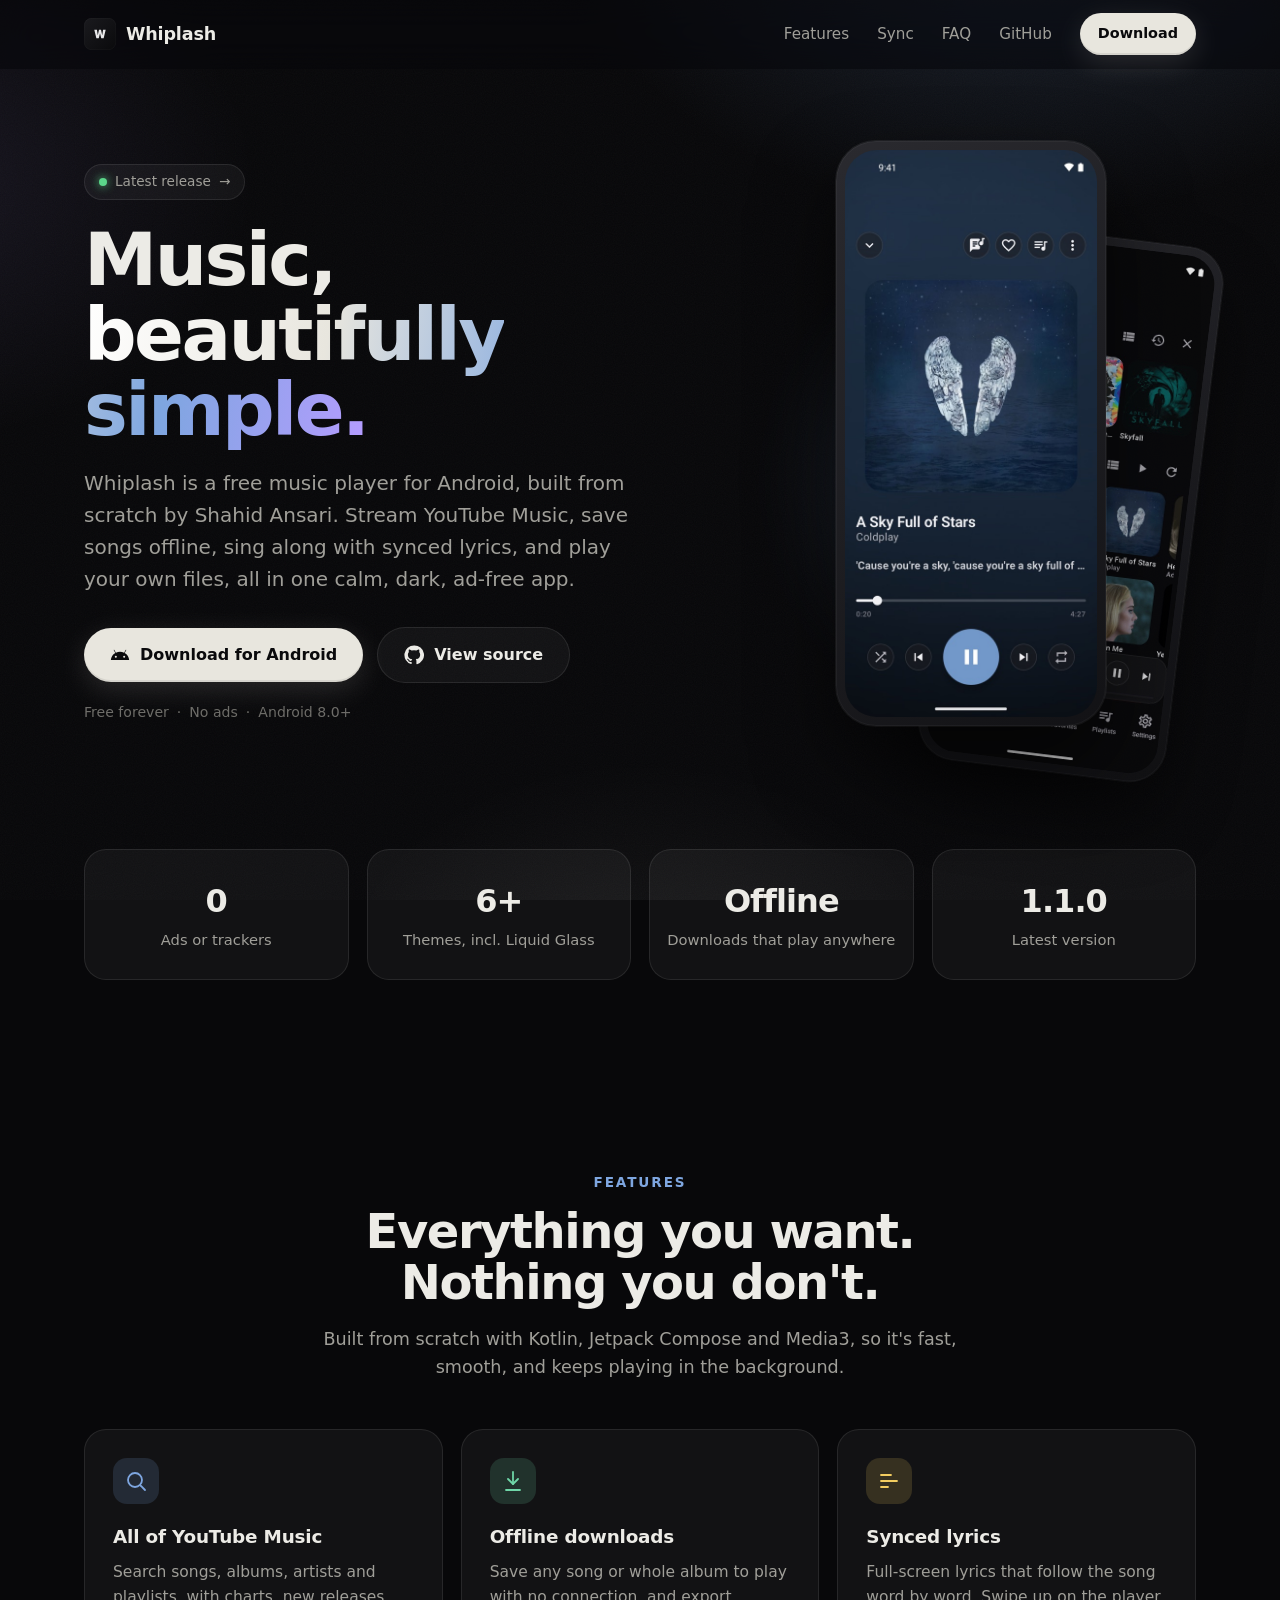
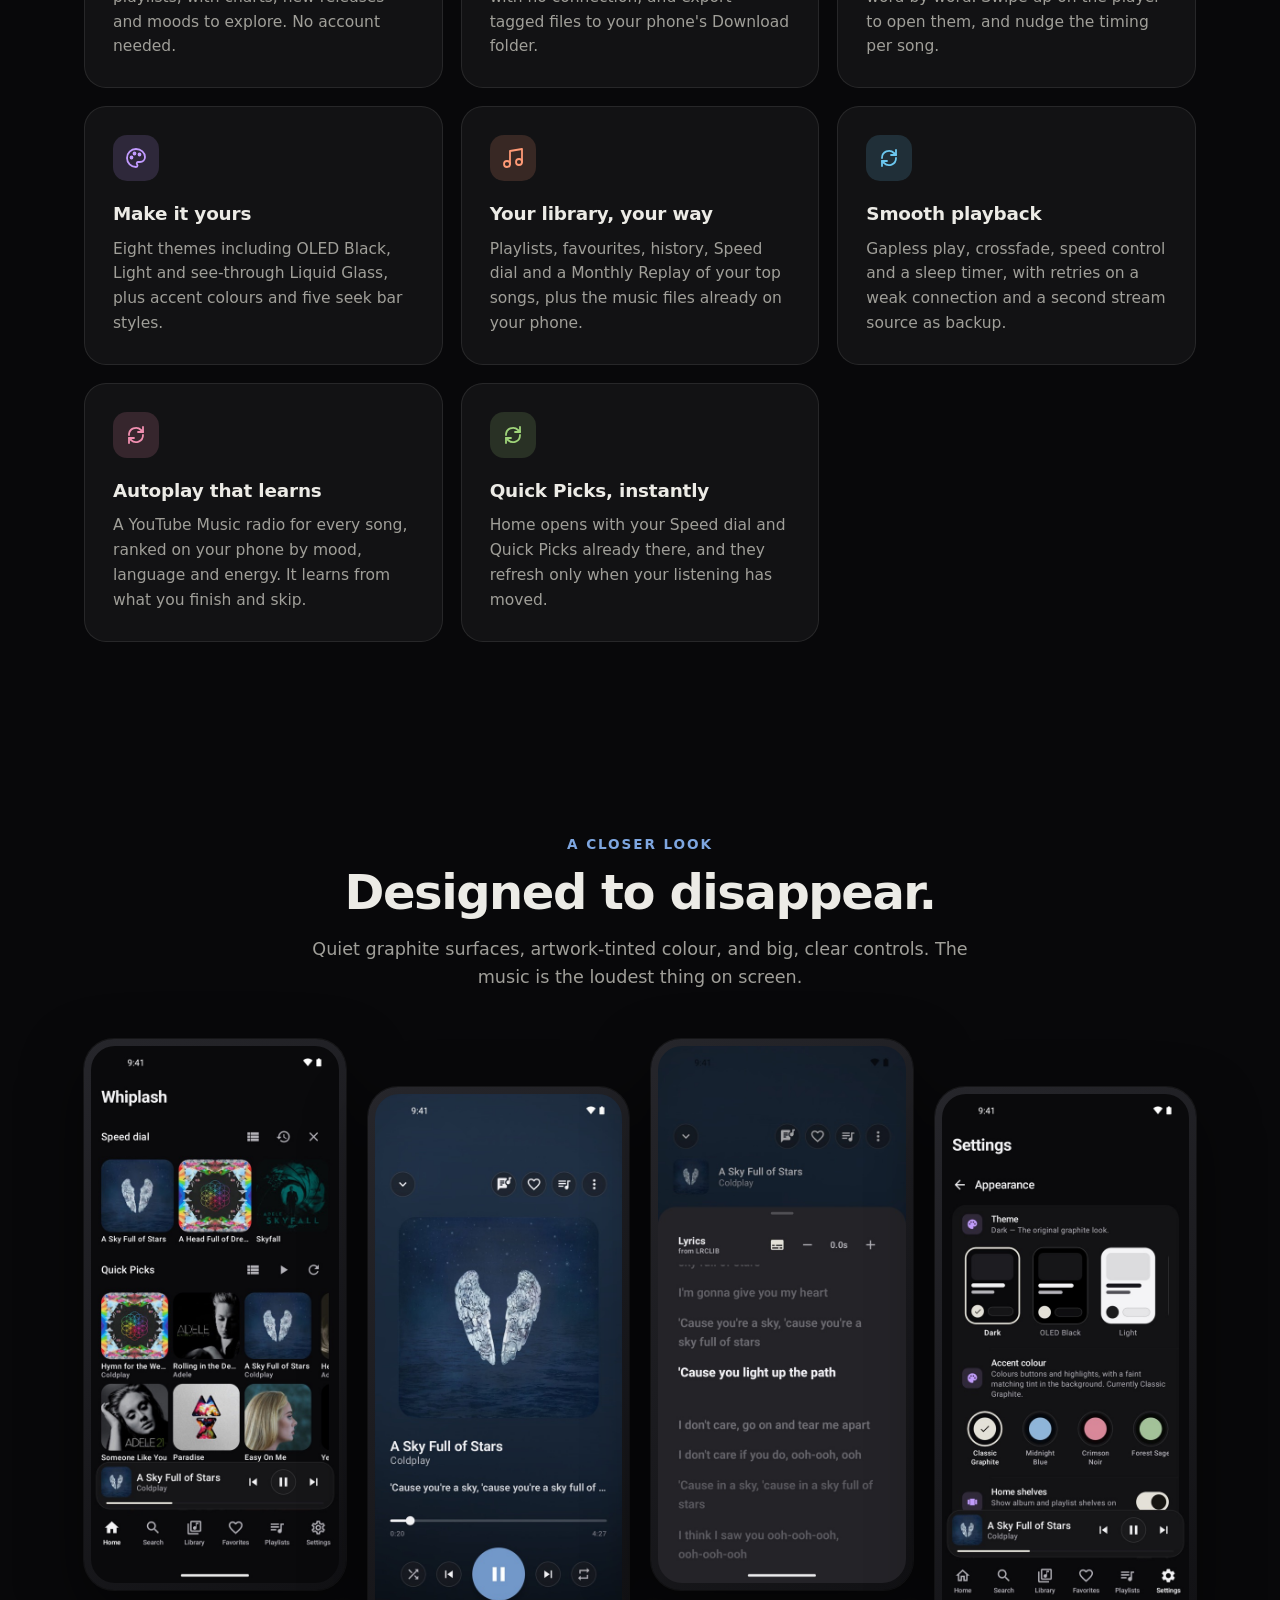
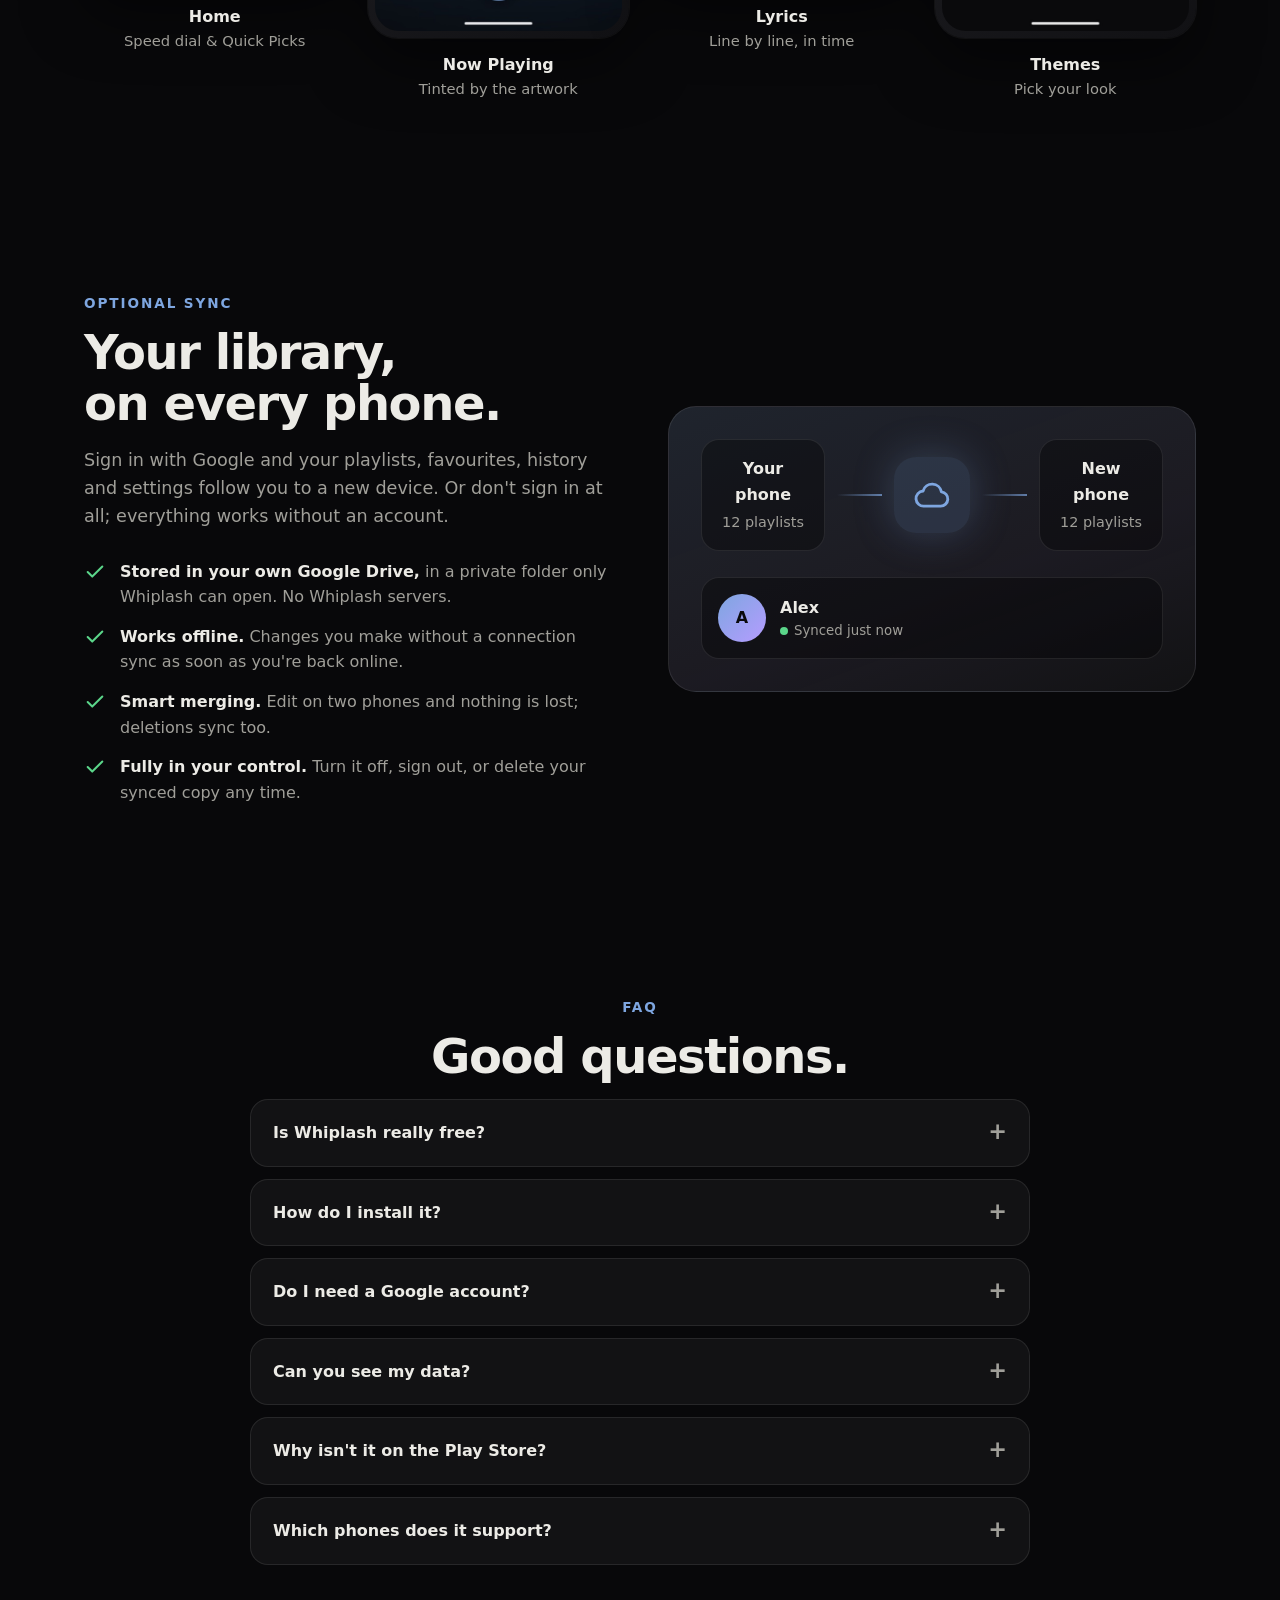
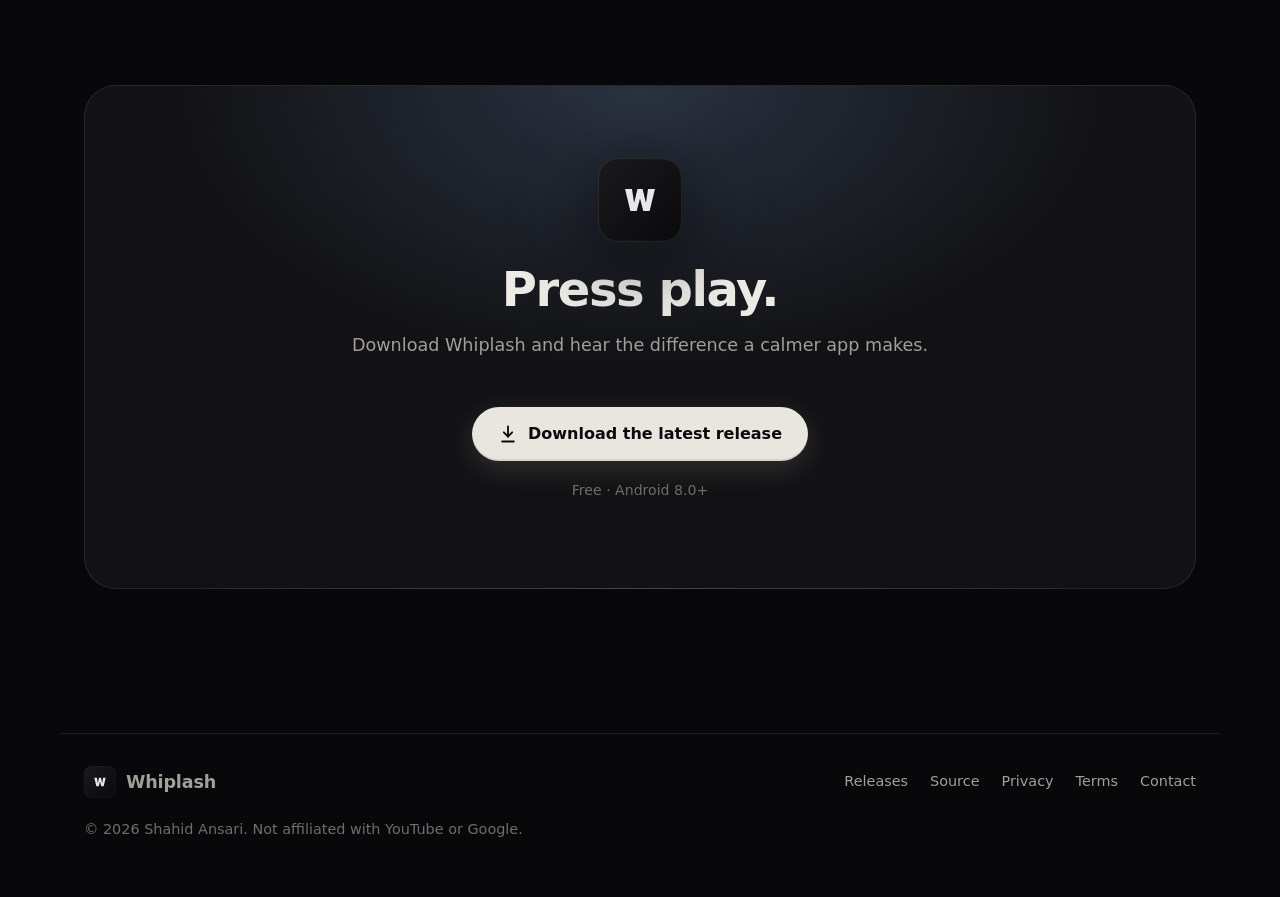
==== commit d9b42e50: "Update the website for 1.1.0 New autoplay and Quick Picks cards, current themes and lyrics, and the " ====
--- a/docs/index.html
+++ b/docs/index.html
@@ -3,12 +3,12 @@
 <head>
 <meta charset="utf-8">
 <meta name="viewport" content="width=device-width, initial-scale=1">
-<title>Whiplash · Free, open-source music player for Android</title>
-<meta name="description" content="Whiplash is a free, open-source Android music player for YouTube Music and your own songs. Offline downloads, synced lyrics, beautiful themes, and optional sync through your own Google Drive. No ads, no tracking.">
+<title>Whiplash · Free music player for Android</title>
+<meta name="description" content="Whiplash is a free Android music player for YouTube Music and your own songs. Offline downloads, synced lyrics, beautiful themes, and optional sync through your own Google Drive. No ads, no tracking.">
 <meta name="theme-color" content="#08080a">
 <link rel="icon" href="assets/logo.svg" type="image/svg+xml">
 <meta property="og:title" content="Whiplash · Music, beautifully simple">
-<meta property="og:description" content="Free, open-source music player for Android. No ads, no tracking.">
+<meta property="og:description" content="Free music player for Android. No ads, no tracking.">
 <meta property="og:image" content="https://shahidthisside.github.io/Whiplash/assets/player.jpg">
 <meta property="og:type" content="website">
 <link rel="stylesheet" href="style.css">
@@ -39,7 +39,7 @@
       <div>
         <a class="pill" href="https://github.com/shahidthisside/Whiplash/releases/latest"><span class="dot"></span><span data-release>Latest release</span> →</a>
         <h1>Music,<br><span class="gradient-text">beautifully simple.</span></h1>
-        <p class="lead">Whiplash is a free, open-source music player for Android. Stream YouTube Music, save songs offline, sing along with synced lyrics, and play your own files, all in one calm, dark, ad-free app.</p>
+        <p class="lead">Whiplash is a free music player for Android, built from scratch by Shahid Ansari. Stream YouTube Music, save songs offline, sing along with synced lyrics, and play your own files, all in one calm, dark, ad-free app.</p>
         <div class="cta">
           <a class="btn" href="https://github.com/shahidthisside/Whiplash/releases/latest">
             <svg viewBox="0 0 24 24" fill="currentColor" aria-hidden="true"><path d="M17.6 9.48l1.84-3.18a.38.38 0 00-.66-.38l-1.87 3.23a11.43 11.43 0 00-9.82 0L5.22 5.92a.38.38 0 00-.66.38L6.4 9.48A10.78 10.78 0 001 18h22a10.78 10.78 0 00-5.4-8.52zM7 15.25A1.25 1.25 0 118.25 14 1.25 1.25 0 017 15.25zm10 0A1.25 1.25 0 1118.25 14 1.25 1.25 0 0117 15.25z"/></svg>
@@ -67,7 +67,7 @@
         <div class="stat"><b>0</b><span>Ads or trackers</span></div>
         <div class="stat"><b>6+</b><span>Themes, incl. Liquid Glass</span></div>
         <div class="stat"><b>Offline</b><span>Downloads that play anywhere</span></div>
-        <div class="stat"><b>MIT</b><span>Open-source licence</span></div>
+        <div class="stat"><b>1.1.0</b><span>Latest version</span></div>
       </div>
     </div>
   </section>
@@ -94,12 +94,12 @@
         <article class="card reveal" style="--tint:#f2cc60">
           <div class="icon"><svg viewBox="0 0 24 24" fill="none" stroke="currentColor" stroke-width="1.8" stroke-linecap="round" stroke-linejoin="round" aria-hidden="true"><path d="M4 6h10M4 12h16M4 18h7"/></svg></div>
           <h3>Synced lyrics</h3>
-          <p>Lyrics that scroll with the song, from the open LRCLIB database, with per-song timing you can nudge.</p>
+          <p>Full-screen lyrics that follow the song word by word. Swipe up on the player to open them, and nudge the timing per song.</p>
         </article>
         <article class="card reveal" style="--tint:#c29bff">
           <div class="icon"><svg viewBox="0 0 24 24" fill="none" stroke="currentColor" stroke-width="1.8" stroke-linecap="round" stroke-linejoin="round" aria-hidden="true"><path d="M12 3a9 9 0 100 18c.8 0 1.5-.7 1.5-1.5 0-.4-.2-.7-.4-1a1.5 1.5 0 011.1-2.5H16a5 5 0 005-5c0-4.4-4-8-9-8z"/><circle cx="7.5" cy="11.5" r="1"/><circle cx="10.5" cy="7.5" r="1"/><circle cx="15.5" cy="8.5" r="1"/></svg></div>
           <h3>Make it yours</h3>
-          <p>Dark, OLED Black, Light, Liquid Glass or your own custom theme, with accent colours and four progress-bar styles.</p>
+          <p>Eight themes including OLED Black, Light and see-through Liquid Glass, plus accent colours and five seek bar styles.</p>
         </article>
         <article class="card reveal" style="--tint:#ff9a76">
           <div class="icon"><svg viewBox="0 0 24 24" fill="none" stroke="currentColor" stroke-width="1.8" stroke-linecap="round" stroke-linejoin="round" aria-hidden="true"><path d="M9 18V5l12-2v13"/><circle cx="6" cy="18" r="3"/><circle cx="18" cy="16" r="3"/></svg></div>
@@ -109,7 +109,17 @@
         <article class="card reveal" style="--tint:#6cc8f0">
           <div class="icon"><svg viewBox="0 0 24 24" fill="none" stroke="currentColor" stroke-width="1.8" stroke-linecap="round" stroke-linejoin="round" aria-hidden="true"><path d="M5 12a7 7 0 0112-5l2 2"/><path d="M19 4v5h-5"/><path d="M19 12a7 7 0 01-12 5l-2-2"/><path d="M5 20v-5h5"/></svg></div>
           <h3>Smooth playback</h3>
-          <p>Gapless play, crossfade, speed control, sleep timer, smart autoplay and a queue that picks up right where you are.</p>
+          <p>Gapless play, crossfade, speed control and a sleep timer, with retries on a weak connection and a second stream source as backup.</p>
+        </article>
+        <article class="card reveal" style="--tint:#f08fb0">
+          <div class="icon"><svg viewBox="0 0 24 24" fill="none" stroke="currentColor" stroke-width="1.8" stroke-linecap="round" stroke-linejoin="round" aria-hidden="true"><path d="M5 12a7 7 0 0112-5l2 2"/><path d="M19 4v5h-5"/><path d="M19 12a7 7 0 01-12 5l-2-2"/><path d="M5 20v-5h5"/></svg></div>
+          <h3>Autoplay that learns</h3>
+          <p>A YouTube Music radio for every song, ranked on your phone by mood, language and energy. It learns from what you finish and skip.</p>
+        </article>
+        <article class="card reveal" style="--tint:#9fd47a">
+          <div class="icon"><svg viewBox="0 0 24 24" fill="none" stroke="currentColor" stroke-width="1.8" stroke-linecap="round" stroke-linejoin="round" aria-hidden="true"><path d="M5 12a7 7 0 0112-5l2 2"/><path d="M19 4v5h-5"/><path d="M19 12a7 7 0 01-12 5l-2-2"/><path d="M5 20v-5h5"/></svg></div>
+          <h3>Quick Picks, instantly</h3>
+          <p>Home opens with your Speed dial and Quick Picks already there, and they refresh only when your listening has moved.</p>
         </article>
       </div>
     </div>
@@ -170,11 +180,11 @@
         <h2>Good questions.</h2>
       </div>
       <div class="faq reveal">
-        <details><summary>Is Whiplash really free?</summary><p>Yes. No subscription, no ads, no in-app purchases. It's open-source under the MIT licence, so you can read every line of code.</p></details>
+        <details><summary>Is Whiplash really free?</summary><p>Yes. No subscription, no ads, no in-app purchases. The code is published on GitHub so you can read it, but Whiplash is proprietary software by Shahid Ansari: copying, renaming or redistributing it isn't allowed.</p></details>
         <details><summary>How do I install it?</summary><p>Tap <strong>Download for Android</strong>, open the latest release on GitHub, and download <code>Whiplash.apk</code>. Open the file on your phone and allow installing from your browser when Android asks. Updates install the same way, over the top, keeping your library.</p></details>
         <details><summary>Do I need a Google account?</summary><p>No. Everything works without signing in. Google sign-in is only for the optional sync between devices, and you can switch the whole feature off in Settings.</p></details>
         <details><summary>Can you see my data?</summary><p>No. Without sign-in, everything stays on your phone. With sync on, your library is saved in your own Google Drive, in a folder only the app can open. It never touches a server run by the developer. See the <a href="privacy.html" style="color:var(--blue)">Privacy Policy</a>.</p></details>
-        <details><summary>Why isn't it on the Play Store?</summary><p>Whiplash plays YouTube Music through the open-source NewPipeExtractor library, which Google Play doesn't allow. It's distributed on GitHub instead, like NewPipe and other open-source players.</p></details>
+        <details><summary>Why isn't it on the Play Store?</summary><p>Whiplash plays YouTube Music through the open-source NewPipeExtractor library, which Google Play doesn't allow. It's distributed on GitHub and this website instead. Only APKs from these two places are official.</p></details>
         <details><summary>Which phones does it support?</summary><p>Any phone running Android 8.0 or newer. Sync needs Google Play services; everything else works without them.</p></details>
       </div>
     </div>
@@ -193,7 +203,7 @@
             Download the latest release
           </a>
         </div>
-        <p class="meta" data-release-meta>Free · Android 8.0+ · Open source</p>
+        <p class="meta" data-release-meta>Free · Android 8.0+</p>
       </div>
     </div>
   </section>
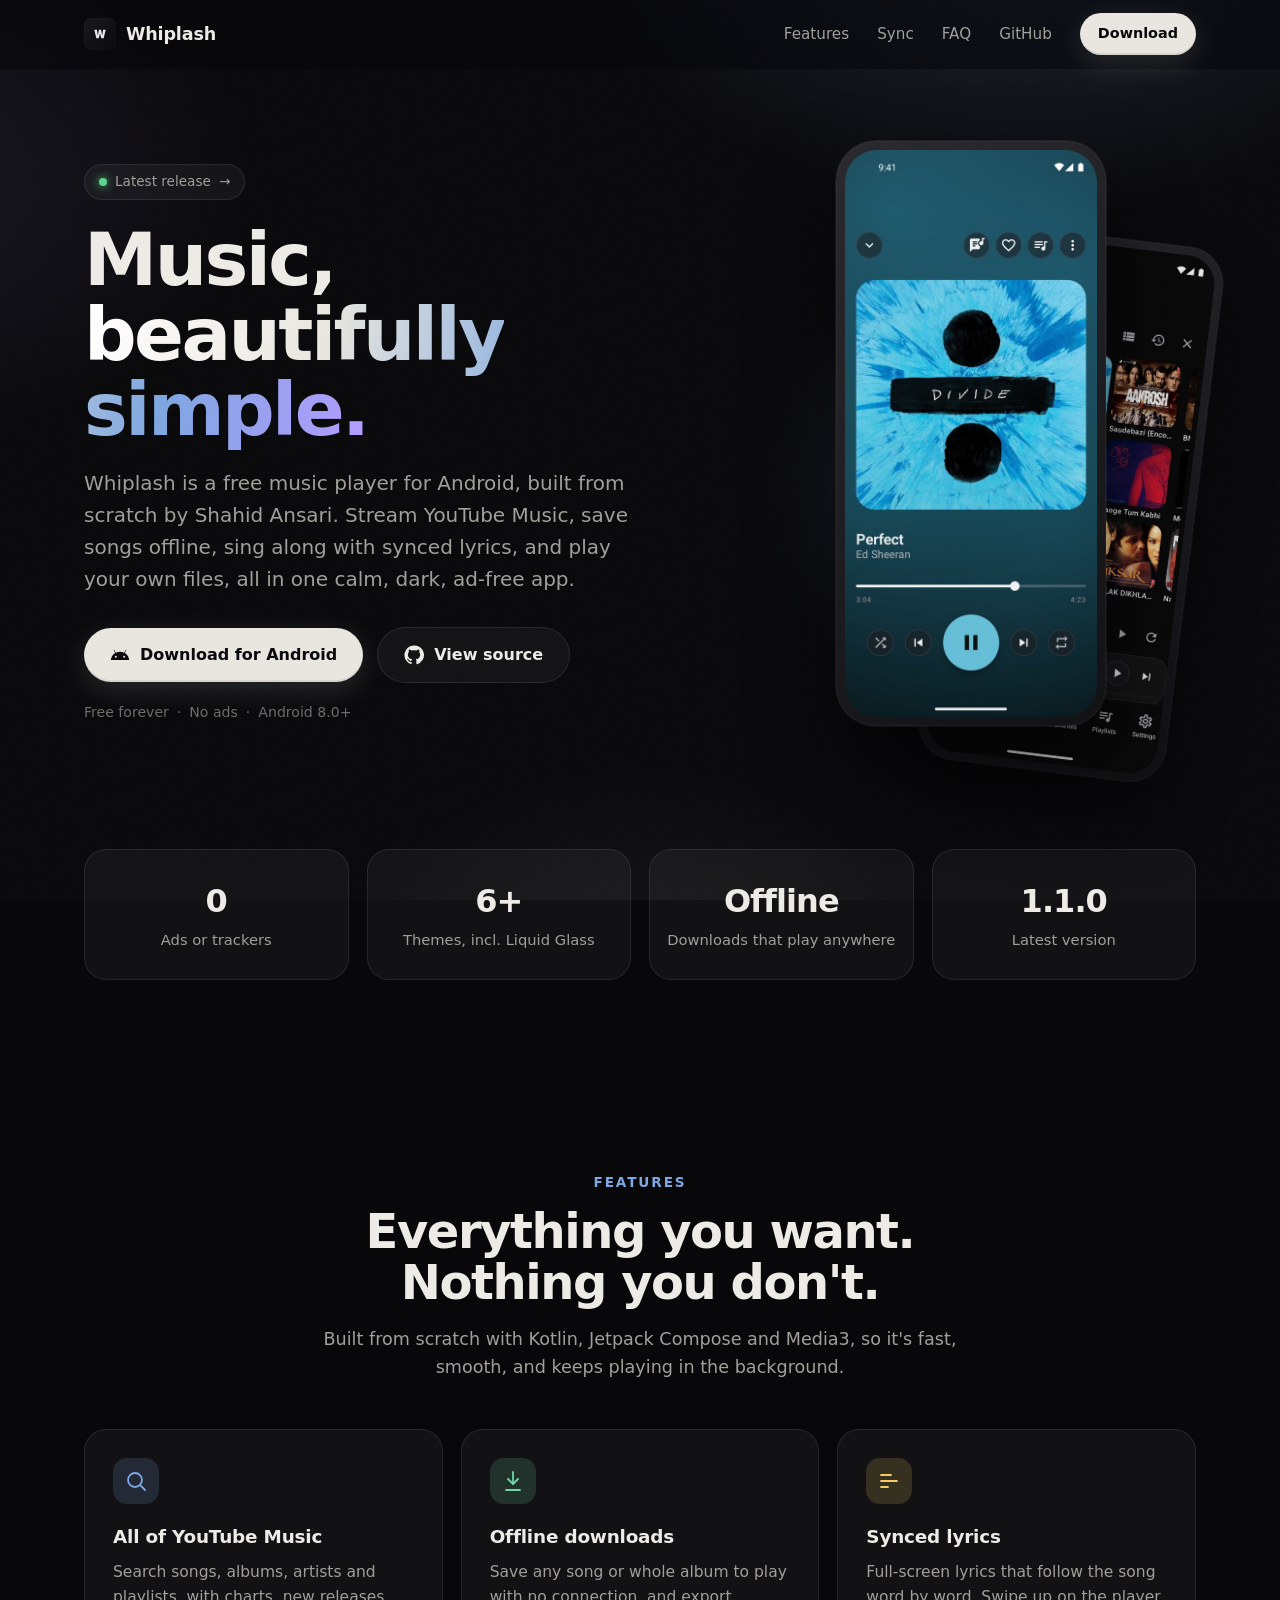
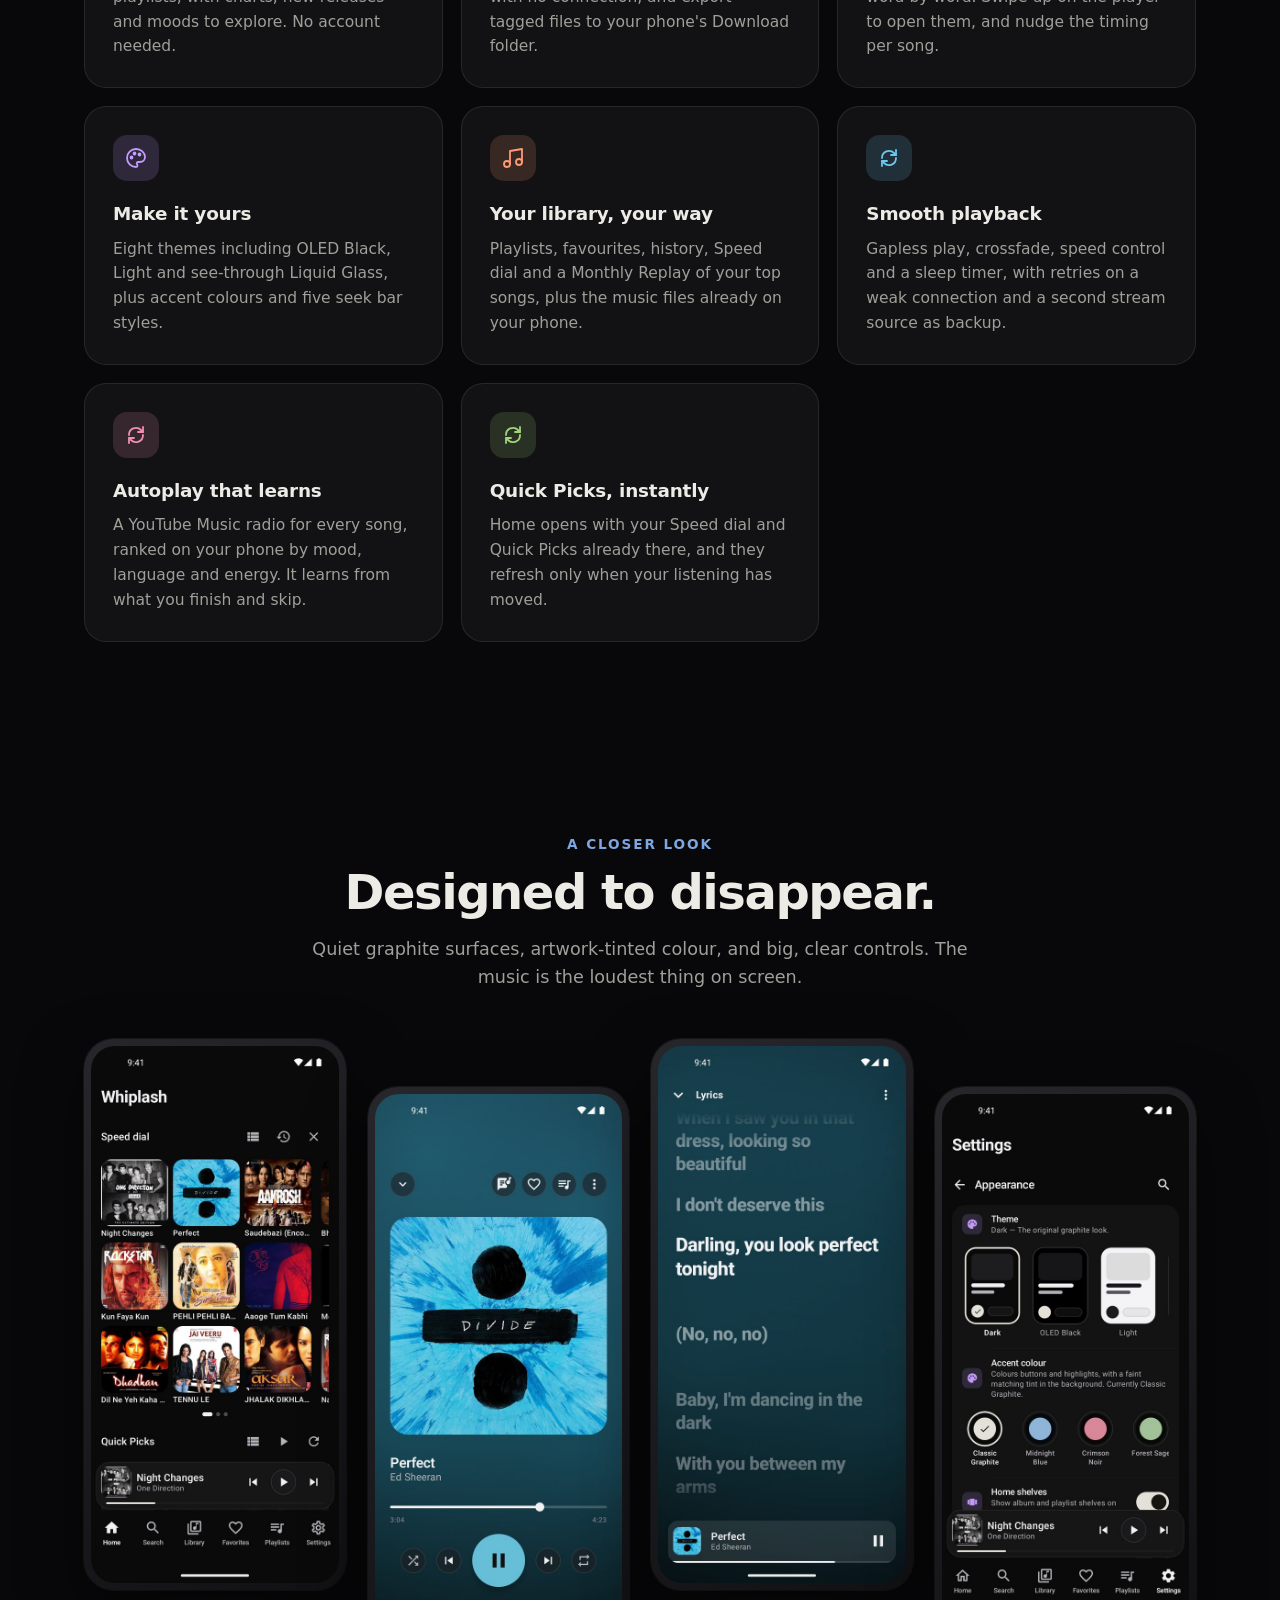
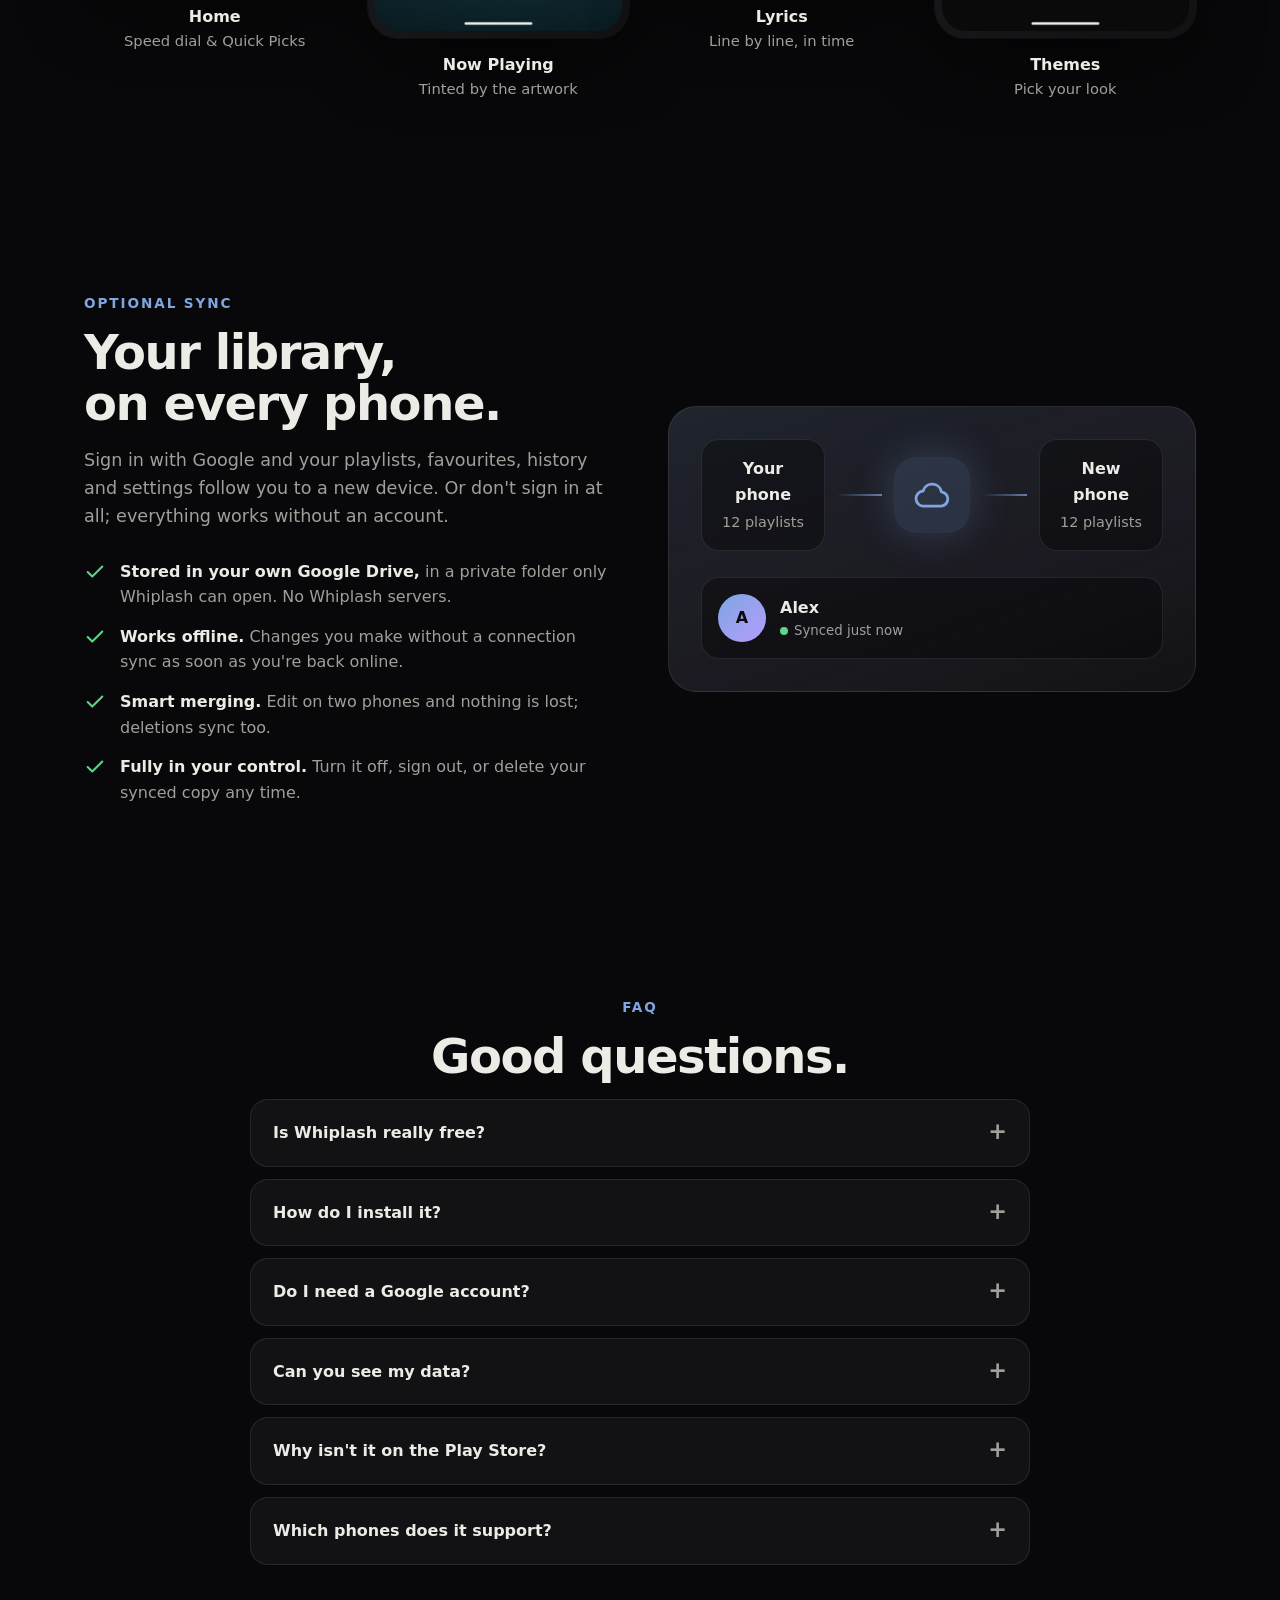
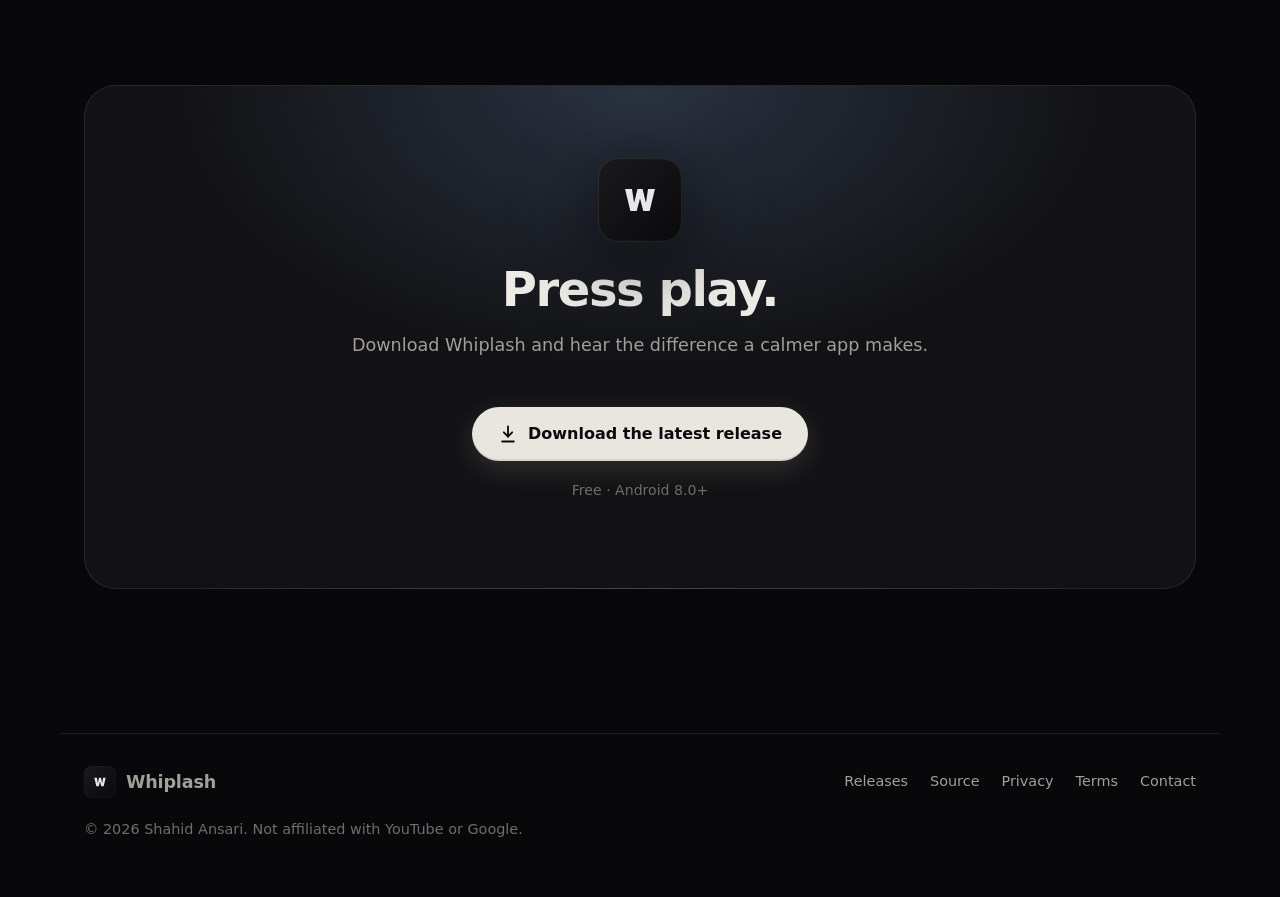
==== commit 2d07e5a8: "Update the screenshots for 1.1.0 The old ones showed the previous design." ====
--- a/docs/index.html
+++ b/docs/index.html
@@ -1,7 +1,13 @@
 <!doctype html>
+<!--
+  Copyright (c) 2026 Shahid Ansari. All rights reserved.
+  Proprietary software. Copying, modification, rebuilding or redistribution
+  is not permitted without written permission. See LICENSE.
+-->
 <html lang="en">
 <head>
 <meta charset="utf-8">
+<meta name="author" content="Shahid Ansari">
 <meta name="viewport" content="width=device-width, initial-scale=1">
 <title>Whiplash · Free music player for Android</title>
 <meta name="description" content="Whiplash is a free Android music player for YouTube Music and your own songs. Offline downloads, synced lyrics, beautiful themes, and optional sync through your own Google Drive. No ads, no tracking.">
@@ -135,8 +141,8 @@
       </div>
       <div class="showcase">
         <figure class="shot reveal"><div class="frame"><img src="assets/home.jpg" alt="Whiplash Home screen with Speed dial and Quick Picks" loading="lazy" width="540" height="1170"></div><figcaption><strong>Home</strong>Speed dial & Quick Picks</figcaption></figure>
-        <figure class="shot reveal"><div class="frame"><img src="assets/player.jpg" alt="Full-screen player showing A Sky Full of Stars by Coldplay" loading="lazy" width="540" height="1170"></div><figcaption><strong>Now Playing</strong>Tinted by the artwork</figcaption></figure>
-        <figure class="shot reveal"><div class="frame"><img src="assets/lyrics.jpg" alt="Synced lyrics sheet highlighting the current line" loading="lazy" width="540" height="1170"></div><figcaption><strong>Lyrics</strong>Line by line, in time</figcaption></figure>
+        <figure class="shot reveal"><div class="frame"><img src="assets/player.jpg" alt="Full-screen player showing Perfect by Ed Sheeran" loading="lazy" width="540" height="1170"></div><figcaption><strong>Now Playing</strong>Tinted by the artwork</figcaption></figure>
+        <figure class="shot reveal"><div class="frame"><img src="assets/lyrics.jpg" alt="Full-screen synced lyrics highlighting the current line" loading="lazy" width="540" height="1170"></div><figcaption><strong>Lyrics</strong>Line by line, in time</figcaption></figure>
         <figure class="shot reveal"><div class="frame"><img src="assets/appearance.jpg" alt="Appearance settings with theme and accent colour pickers" loading="lazy" width="540" height="1170"></div><figcaption><strong>Themes</strong>Pick your look</figcaption></figure>
       </div>
     </div>
--- a/docs/style.css
+++ b/docs/style.css
@@ -1,3 +1,8 @@
+/*
+ * Copyright (c) 2026 Shahid Ansari. All rights reserved.
+ * Proprietary software. Copying, modification, rebuilding or redistribution
+ * is not permitted without written permission. See LICENSE.
+ */
 /* Whiplash site — graphite + cream, matching the app. */
 :root {
   --bg: #08080a;
